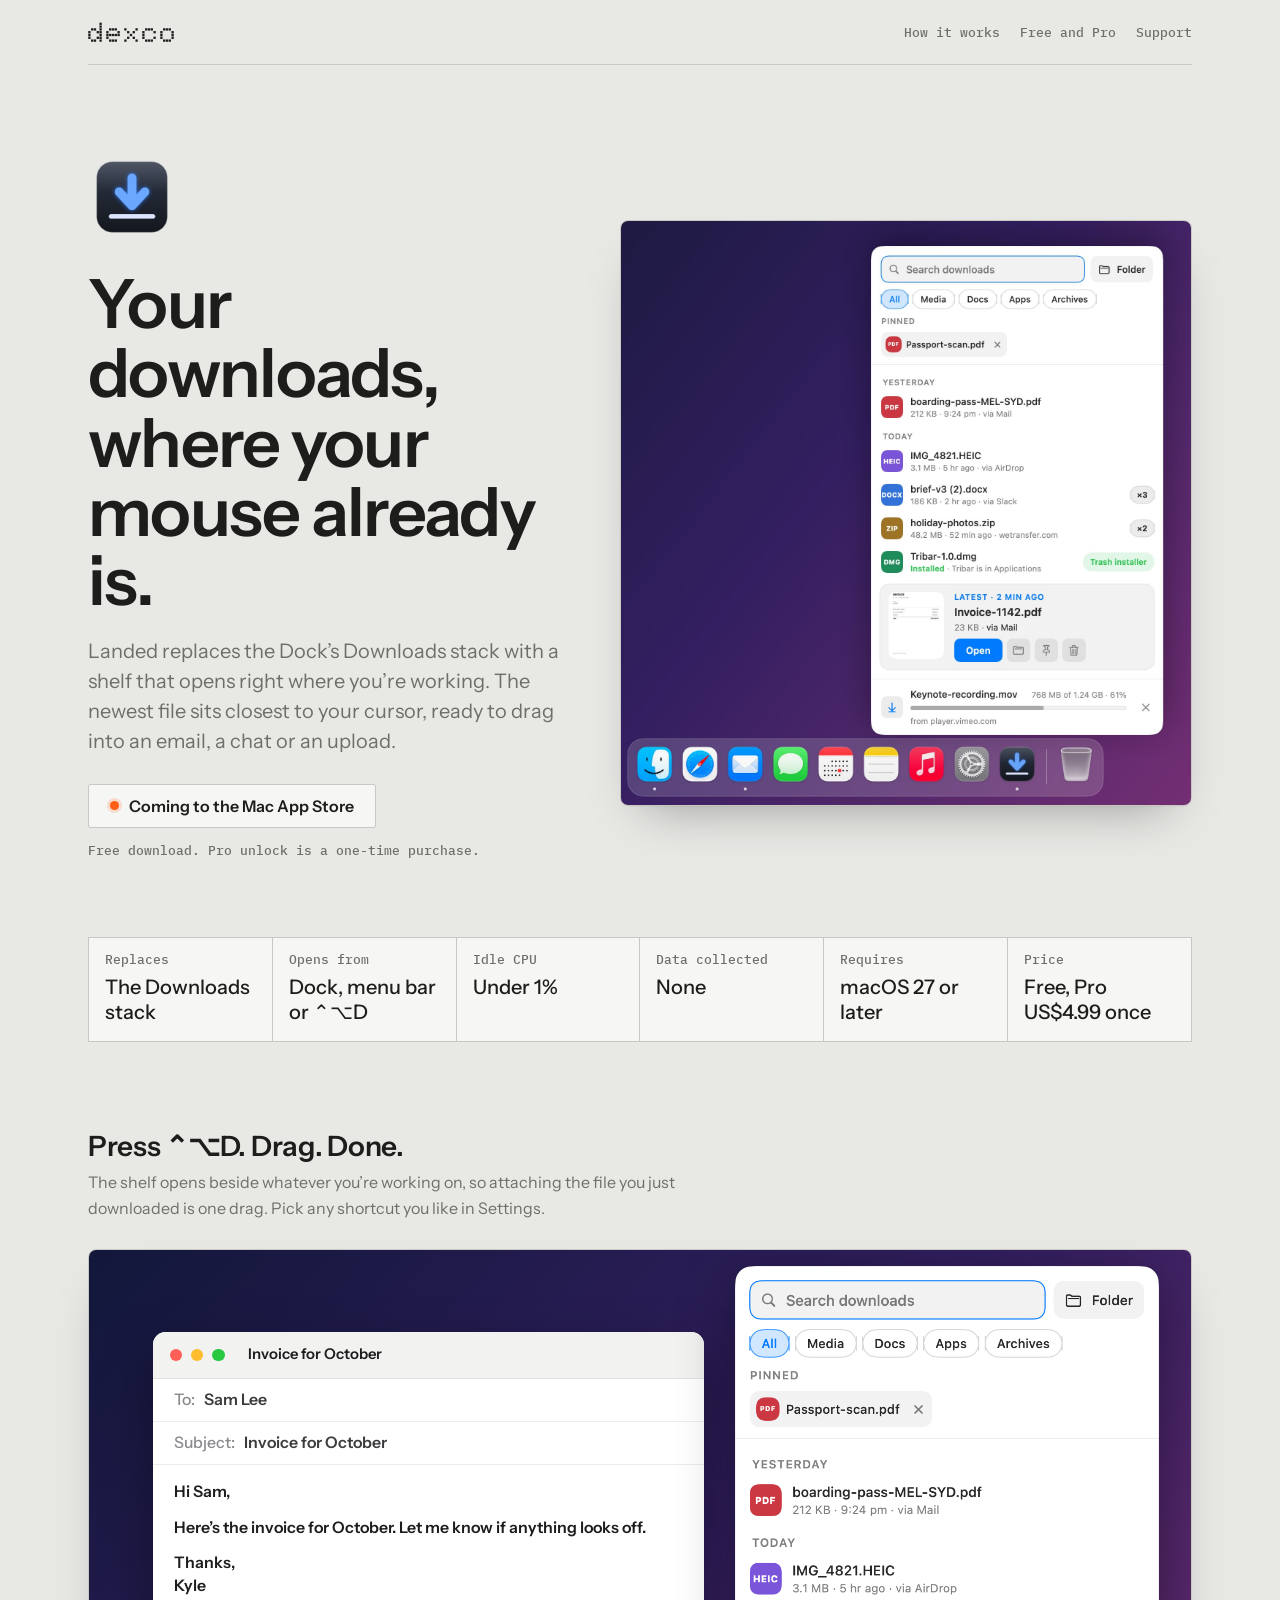
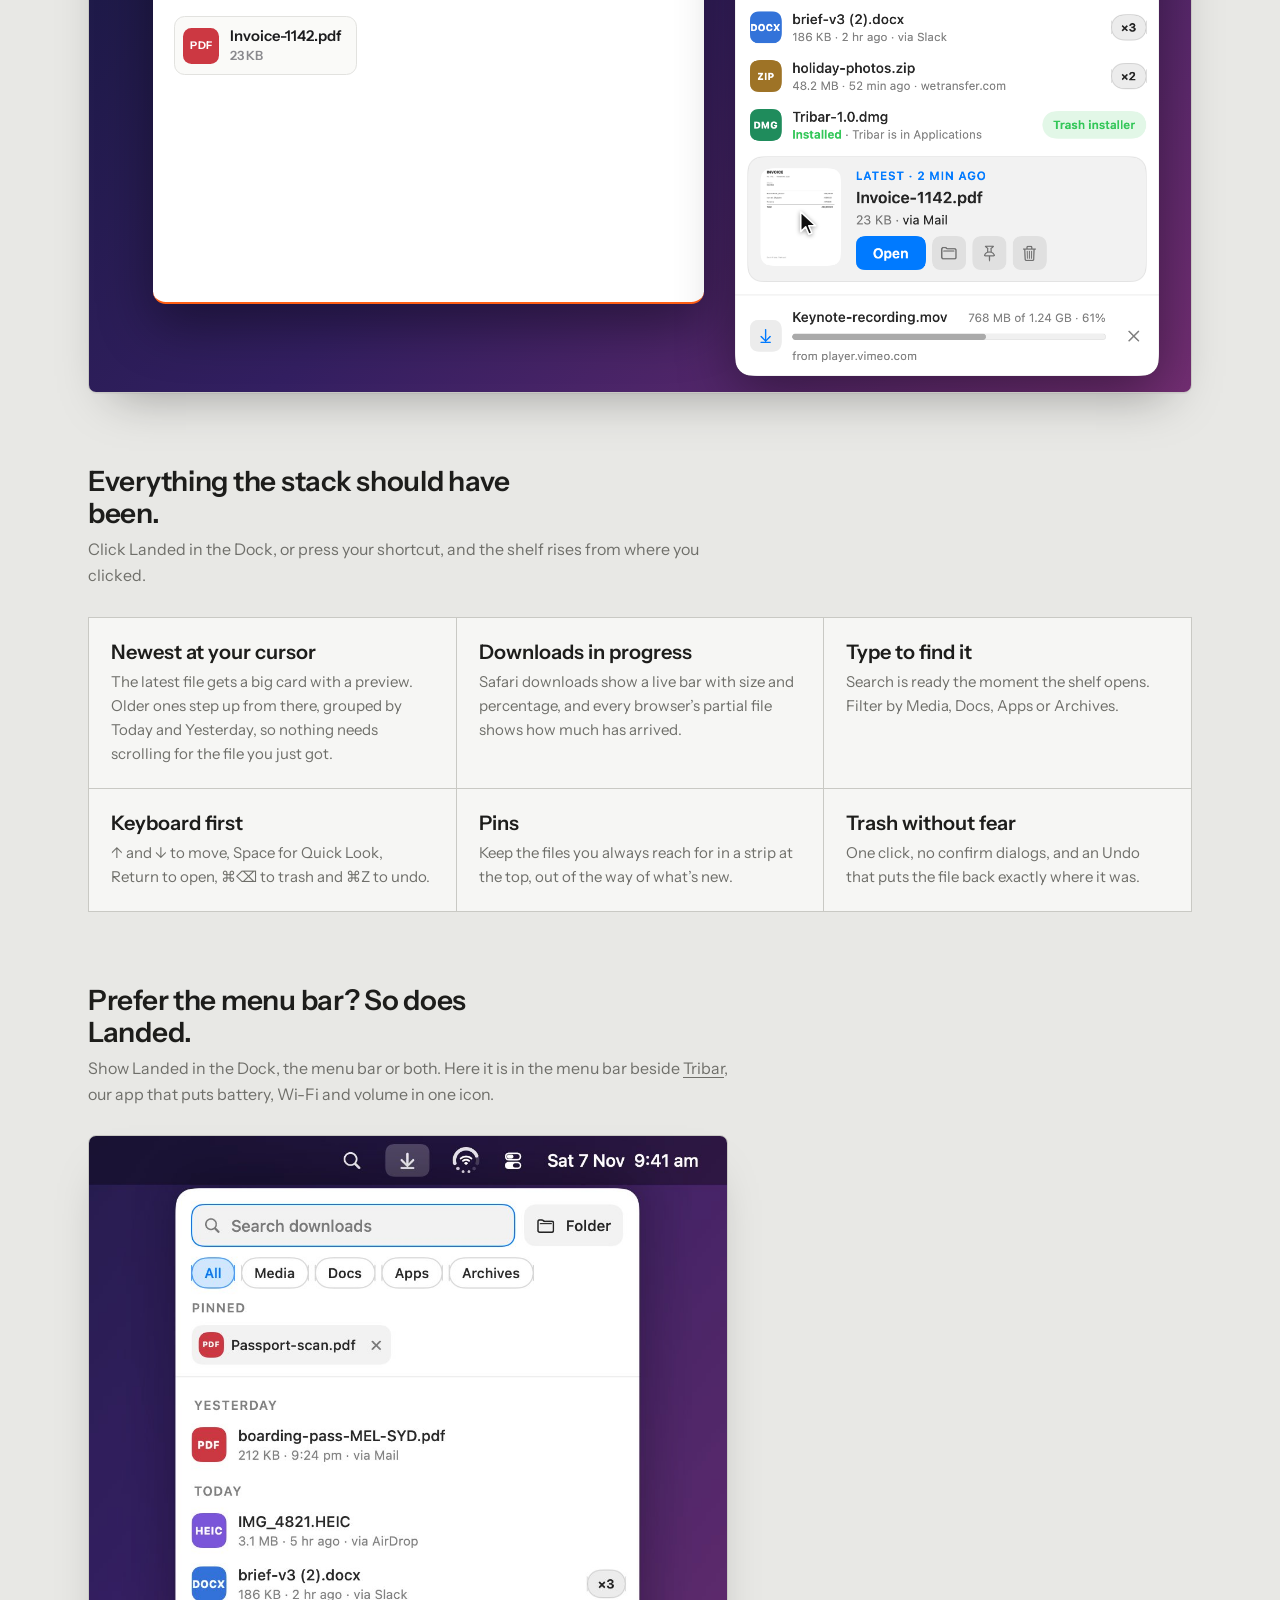
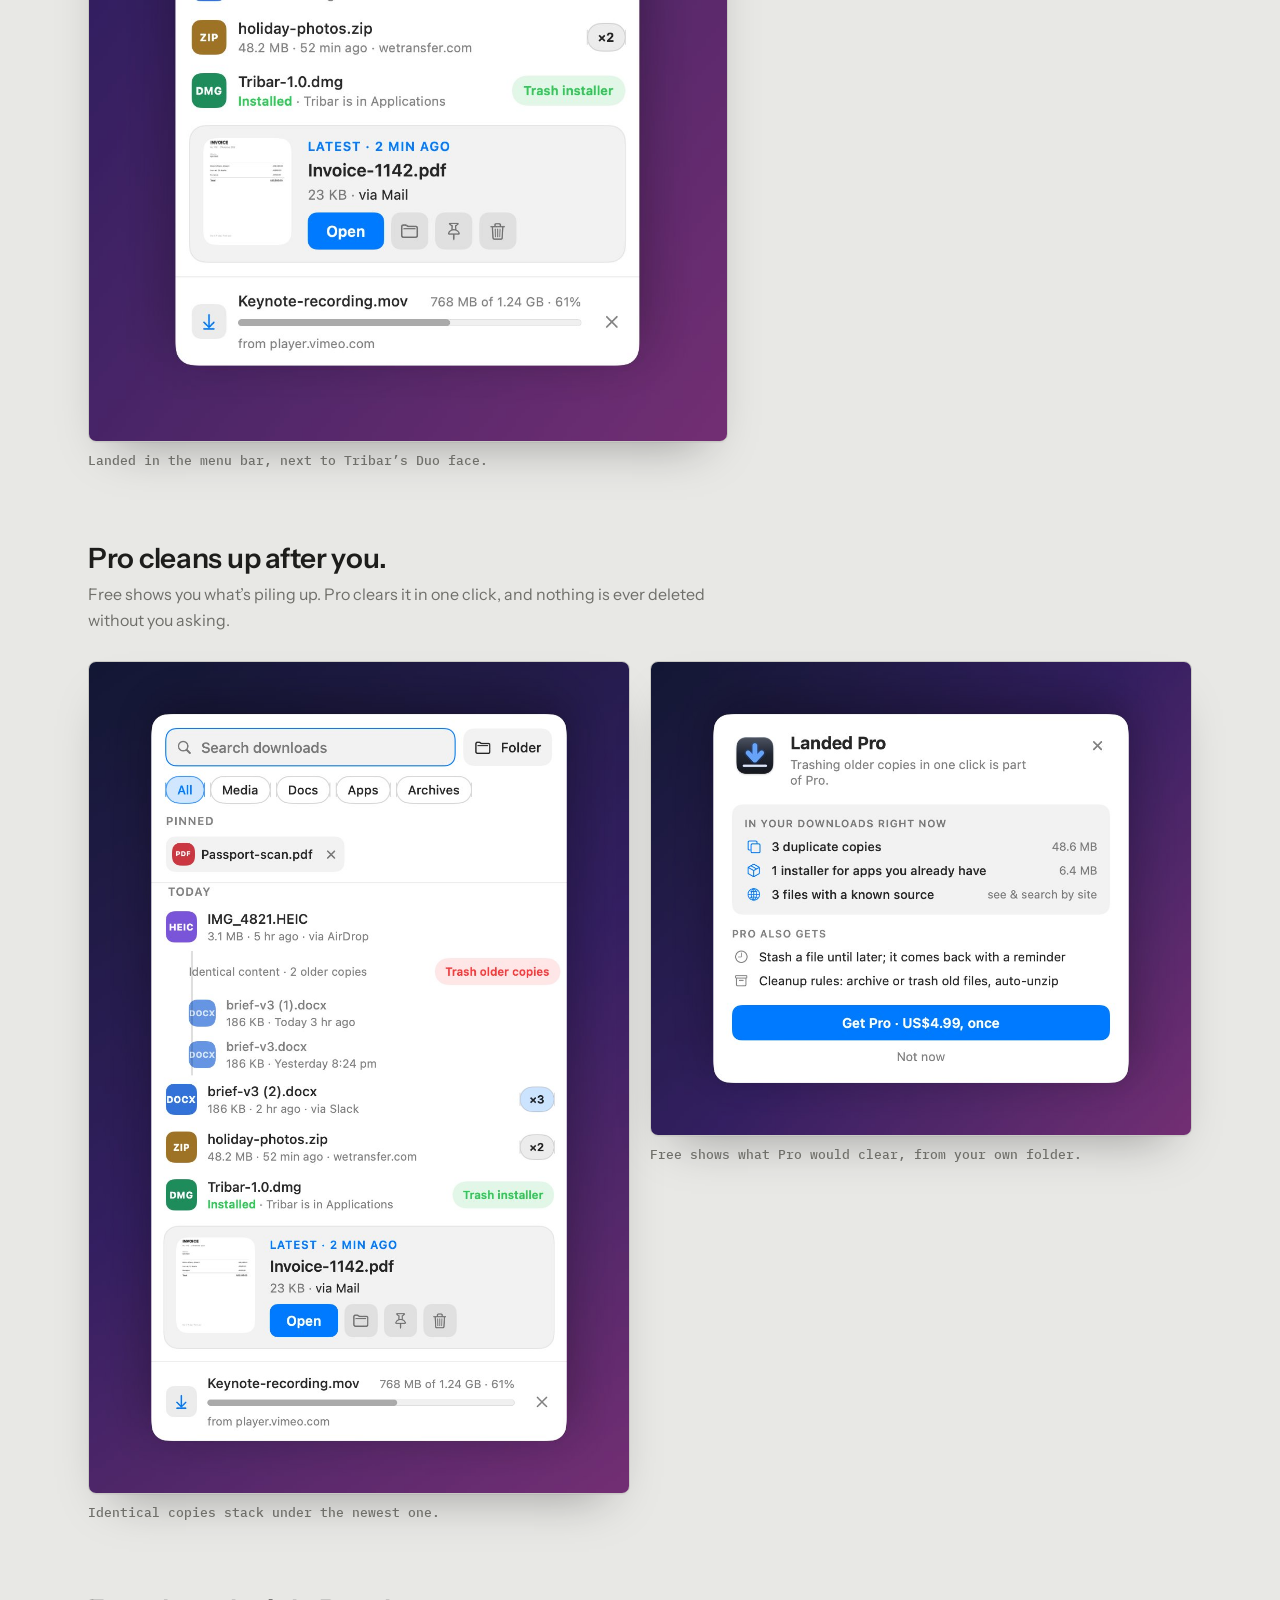
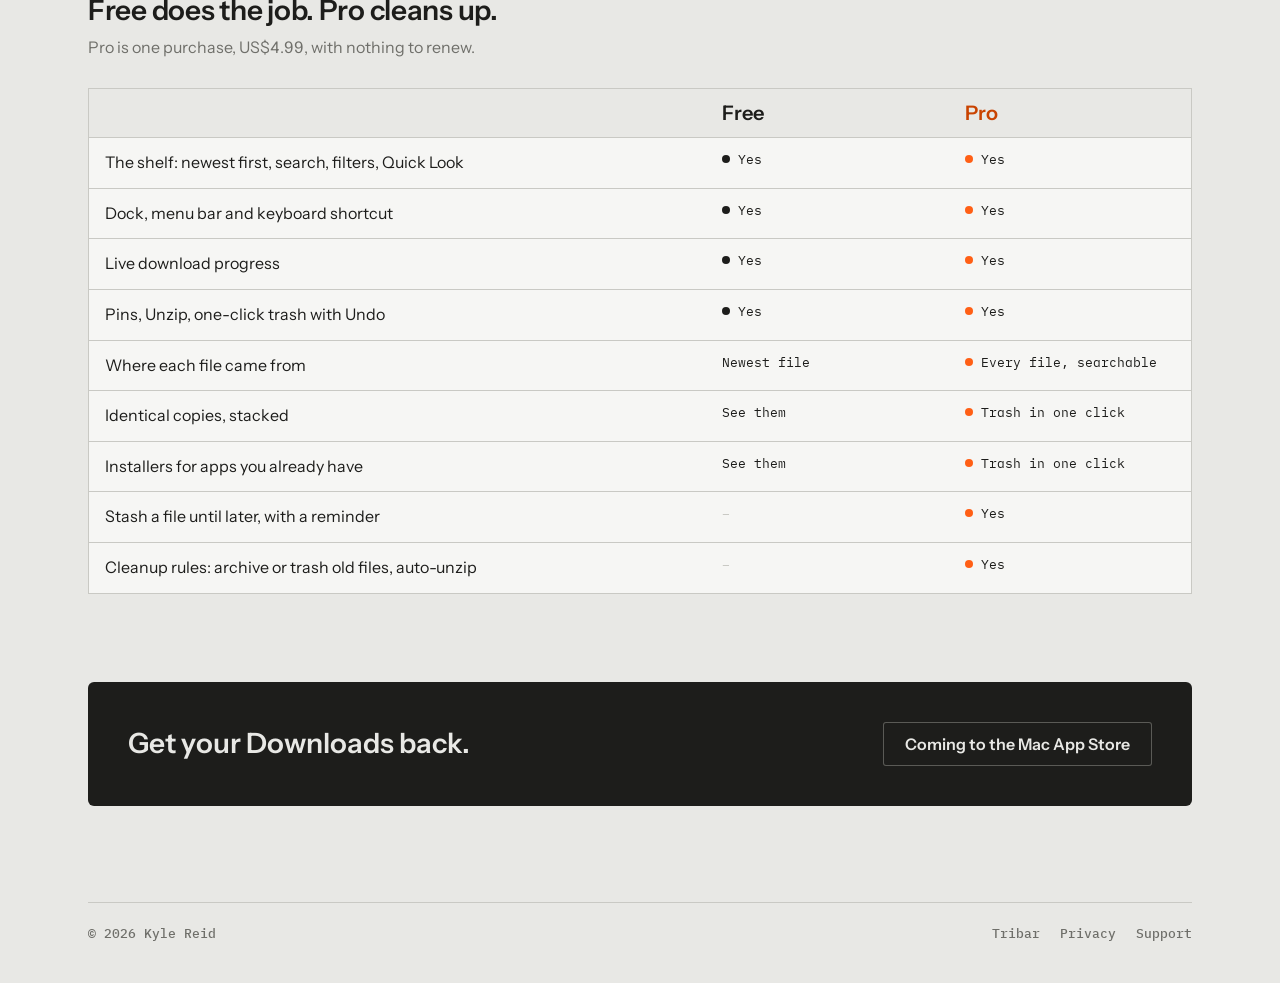
==== landed/index.html @ e317ac73 "Add Landed page, privacy and support; list Landed on the home page Co-Authored-By: Claude Opus 5.5 <" ====
<!doctype html>
<html lang="en">
<head>
<meta charset="utf-8">
<meta name="viewport" content="width=device-width, initial-scale=1">
<title>Landed: a better Downloads stack for your Mac</title>
<meta name="description" content="Landed replaces the Dock's Downloads stack with a shelf that opens where you're working, newest file first, ready to drag into an email, a chat or an upload.">
<meta name="theme-color" content="#e8e8e5">
<meta property="og:title" content="Landed: a better Downloads stack for your Mac">
<meta property="og:description" content="Your newest download, one click or one shortcut away, ready to drag wherever it's going.">
<meta property="og:image" content="https://dexco.me/landed/img/hero-dock.jpg">
<meta property="og:url" content="https://dexco.me/landed/">
<meta name="twitter:card" content="summary_large_image">
<link rel="icon" href="img/favicon.png">
<link rel="apple-touch-icon" href="img/icon.png">
<link rel="preconnect" href="https://fonts.googleapis.com">
<link rel="preconnect" href="https://fonts.gstatic.com" crossorigin>
<link rel="stylesheet" href="https://fonts.googleapis.com/css2?family=Doto:wght@800&family=IBM+Plex+Mono:wght@500&family=Instrument+Sans:wght@400;500;600&display=swap">
<link rel="stylesheet" href="../assets/site.css">
<link rel="stylesheet" href="demo.css">
</head>
<body>
<div class="frame">
  <header class="bar">
    <span class="crumb"><a class="wordmark" href="../" aria-label="dexco home">dexco</a></span>
    <nav aria-label="Landed"><a href="#demo">How it works</a><a href="#pro">Free and Pro</a><a href="support/">Support</a></nav>
  </header>

  <main>
    <section class="p-hero split">
      <div>
        <img class="icon" src="img/icon.png" width="88" height="88" alt="Landed app icon">
        <h1>Your downloads, where your mouse already is.</h1>
        <p class="lead">Landed replaces the Dock’s Downloads stack with a shelf that opens right where you’re working. The newest file sits closest to your cursor, ready to drag into an email, a chat or an upload.</p>
        <!-- After approval: <a class="button" href="https://apps.apple.com/app/idXXXXXXXXXX">Get it on the Mac App Store</a> -->
        <span class="button" aria-disabled="true"><span class="lamp on"></span> Coming to the Mac App Store</span>
        <p class="note">Free download. Pro unlock is a one-time purchase.</p>
      </div>
      <img class="shot hero-shot" src="img/hero-dock.jpg" width="1560" height="1600" alt="The end of a Mac Dock with Landed's icon just before the Trash, and the Landed shelf open above it: a pinned file, yesterday's and today's downloads with where each came from, an invoice as the latest file, and a download in progress at 61%.">
    </section>

    <dl class="specs">
      <div><dt>Replaces</dt><dd>The Downloads stack</dd></div>
      <div><dt>Opens from</dt><dd>Dock, menu bar or ⌃⌥D</dd></div>
      <div><dt>Idle CPU</dt><dd>Under 1%</dd></div>
      <div><dt>Data collected</dt><dd>None</dd></div>
      <div><dt>Requires</dt><dd>macOS 27 or later</dd></div>
      <div><dt>Price</dt><dd>Free, Pro US$4.99 once</dd></div>
    </dl>

    <section class="block" id="demo">
      <h2>Press ⌃⌥D. Drag. Done.</h2>
      <p class="sub">The shelf opens beside whatever you’re working on, so attaching the file you just downloaded is one drag. Pick any shortcut you like in Settings.</p>
      <div class="demo" role="img" aria-label="Animation: an email is open. The keys Control, Option and D appear, the Landed shelf pops up beside the email, and the newest download, Invoice-1142.pdf, is dragged from the shelf into the email, where it becomes an attachment.">
        <div class="demo-stage" aria-hidden="true">
          <div class="mail">
            <div class="mail-bar"><i></i><i></i><i></i><span>Invoice for October</span></div>
            <div class="mail-field"><b>To:</b> Sam Lee</div>
            <div class="mail-field"><b>Subject:</b> Invoice for October</div>
            <div class="mail-body">
              <p>Hi Sam,</p>
              <p>Here’s the invoice for October. Let me know if anything looks off.</p>
              <p>Thanks,<br>Kyle</p>
              <div class="attach"><span class="tile">PDF</span><span><b>Invoice-1142.pdf</b><small>23 KB</small></span></div>
            </div>
          </div>
          <img class="demo-shelf" src="img/shelf.png" width="800" height="1340" alt="">
          <div class="keys"><kbd>⌃</kbd><kbd>⌥</kbd><kbd>D</kbd></div>
          <div class="ghost"><span class="tile">PDF</span>Invoice-1142.pdf</div>
          <svg class="pointer" viewBox="0 0 24 24" width="24" height="24"><path d="M5 2.5v17.2l4.3-4.1 2.8 6.4 2.6-1.1-2.7-6.3h6z" fill="#111" stroke="#fff" stroke-width="1.4" stroke-linejoin="round"/></svg>
        </div>
      </div>
    </section>

    <section class="block" id="features">
      <h2>Everything the stack should have been.</h2>
      <p class="sub">Click Landed in the Dock, or press your shortcut, and the shelf rises from where you clicked.</p>
      <div class="features">
        <div><h3>Newest at your cursor</h3><p>The latest file gets a big card with a preview. Older ones step up from there, grouped by Today and Yesterday, so nothing needs scrolling for the file you just got.</p></div>
        <div><h3>Downloads in progress</h3><p>Safari downloads show a live bar with size and percentage, and every browser’s partial file shows how much has arrived.</p></div>
        <div><h3>Type to find it</h3><p>Search is ready the moment the shelf opens. Filter by Media, Docs, Apps or Archives.</p></div>
        <div><h3>Keyboard first</h3><p>↑ and ↓ to move, Space for Quick Look, Return to open, ⌘⌫ to trash and ⌘Z to undo.</p></div>
        <div><h3>Pins</h3><p>Keep the files you always reach for in a strip at the top, out of the way of what’s new.</p></div>
        <div><h3>Trash without fear</h3><p>One click, no confirm dialogs, and an Undo that puts the file back exactly where it was.</p></div>
      </div>
    </section>

    <section class="block">
      <h2>Prefer the menu bar? So does Landed.</h2>
      <p class="sub">Show Landed in the Dock, the menu bar or both. Here it is in the menu bar beside <a href="../tribar/">Tribar</a>, our app that puts battery, Wi-Fi and volume in one icon.</p>
      <figure class="wide">
        <img class="shot" src="img/menubar.jpg" width="1100" height="1560" loading="lazy" alt="The right end of a Mac menu bar with only two app icons beside Spotlight and Control Center: Landed, highlighted, and Tribar’s Duo face. The Landed shelf hangs below its icon.">
        <figcaption>Landed in the menu bar, next to Tribar’s Duo face.</figcaption>
      </figure>
    </section>

    <section class="block">
      <h2>Pro cleans up after you.</h2>
      <p class="sub">Free shows you what’s piling up. Pro clears it in one click, and nothing is ever deleted without you asking.</p>
      <div class="gallery pair">
        <figure><img class="shot" src="img/duplicates.jpg" width="1040" height="1600" loading="lazy" alt="The Landed shelf with a stack of three identical copies of a document opened, and a Trash older copies button."><figcaption>Identical copies stack under the newest one.</figcaption></figure>
        <figure><img class="shot" src="img/upgrade.jpg" width="1040" height="910" loading="lazy" alt="The Landed Pro card, listing what Pro would clear from this Downloads folder: 3 duplicate copies, 48.6 MB, 1 installer for an app already installed, 6.4 MB, and 3 files with a known source."><figcaption>Free shows what Pro would clear, from your own folder.</figcaption></figure>
      </div>
    </section>

    <section class="block" id="pro">
      <h2>Free does the job. Pro cleans up.</h2>
      <p class="sub">Pro is one purchase, US$4.99, with nothing to renew.</p>
      <table class="compare">
        <thead><tr><th scope="col"><span class="sr-only">Feature</span></th><th scope="col">Free</th><th scope="col">Pro</th></tr></thead>
        <tbody>
          <tr><td>The shelf: newest first, search, filters, Quick Look</td><td class="yes">Yes</td><td class="yes pro">Yes</td></tr>
          <tr><td>Dock, menu bar and keyboard shortcut</td><td class="yes">Yes</td><td class="yes pro">Yes</td></tr>
          <tr><td>Live download progress</td><td class="yes">Yes</td><td class="yes pro">Yes</td></tr>
          <tr><td>Pins, Unzip, one-click trash with Undo</td><td class="yes">Yes</td><td class="yes pro">Yes</td></tr>
          <tr><td>Where each file came from</td><td>Newest file</td><td class="yes pro">Every file, searchable</td></tr>
          <tr><td>Identical copies, stacked</td><td>See them</td><td class="yes pro">Trash in one click</td></tr>
          <tr><td>Installers for apps you already have</td><td>See them</td><td class="yes pro">Trash in one click</td></tr>
          <tr><td>Stash a file until later, with a reminder</td><td class="no">–</td><td class="yes pro">Yes</td></tr>
          <tr><td>Cleanup rules: archive or trash old files, auto-unzip</td><td class="no">–</td><td class="yes pro">Yes</td></tr>
        </tbody>
      </table>
    </section>

    <section class="closing">
      <h2>Get your Downloads back.</h2>
      <span class="button" aria-disabled="true">Coming to the Mac App Store</span>
    </section>
  </main>

  <footer class="foot">
    <span>© 2026 Kyle Reid</span>
    <nav><a href="../tribar/">Tribar</a><a href="privacy/">Privacy</a><a href="support/">Support</a></nav>
  </footer>
</div>
<script>
// Run the demo only while it's on screen.
(() => {
  const demo = document.querySelector('.demo');
  if (!demo || !('IntersectionObserver' in window)) return;
  new IntersectionObserver(([e]) => demo.classList.toggle('playing', e.isIntersecting), { threshold: 0.25 }).observe(demo);
})();
</script>
</body>
</html>
---- assets/site.css ----
/* dexco — one studio system for every page.
   Neutral aluminium greys with one safety orange. The apps bring their own colour in their
   icons and screenshots; the site stays out of the way, like a product on a grey bench. */

:root {
  --paper: #e8e8e5;      /* page */
  --panel: #f6f6f4;      /* raised surfaces */
  --rule: #c9c9c4;       /* 1px grid lines */
  --ink: #1d1d1b;        /* text */
  --mute: #6f6f6a;       /* secondary text (5.2:1 on --paper) */
  --orange: #ff5f15;     /* action, status, focus */
  --orange-ink: #c94300; /* orange text on light surfaces, AA */

  --sans: "Instrument Sans", "Helvetica Neue", Arial, sans-serif;
  --mono: "IBM Plex Mono", ui-monospace, Menlo, monospace;
  --dots: "Doto", var(--mono);

  --step--1: 0.8125rem;  /* 13 */
  --step-0: 1rem;        /* 16 */
  --step-1: 1.25rem;     /* 20 */
  --step-2: 1.75rem;     /* 28 */
  --step-3: clamp(2.25rem, 1.4rem + 3.6vw, 4.25rem);
  --step-4: clamp(3.5rem, 1.5rem + 9vw, 9rem);

  --edge: clamp(16px, 4vw, 48px);
  --max: 1200px;
}

* { box-sizing: border-box; }
html { -webkit-text-size-adjust: 100%; }

body {
  margin: 0;
  background: var(--paper);
  color: var(--ink);
  font: 400 var(--step-0)/1.6 var(--sans);
  font-feature-settings: "ss01", "tnum";
}

img { max-width: 100%; height: auto; display: block; }

a { color: inherit; text-decoration-thickness: 1px; text-underline-offset: 3px; }
a:hover { color: var(--orange-ink); }
:focus-visible { outline: 2px solid var(--orange); outline-offset: 3px; }

.frame { max-width: var(--max); margin: 0 auto; padding: 0 var(--edge); }

/* Top bar: the wordmark is the only decoration on the site. */
.bar {
  display: flex; align-items: center; justify-content: space-between; gap: 16px;
  padding: 18px 0; border-bottom: 1px solid var(--rule);
}
.wordmark {
  font: 800 1.75rem/1 var(--dots); letter-spacing: 0.04em; text-decoration: none; color: var(--ink);
}
.wordmark:hover { color: var(--orange); }
.crumb { font: 500 var(--step--1)/1 var(--mono); color: var(--mute); }
.crumb a { text-decoration: none; }
.bar nav { display: flex; gap: 20px; font: 500 var(--step--1)/1 var(--mono); }
.bar nav a { text-decoration: none; color: var(--mute); }
.bar nav a:hover, .bar nav a[aria-current] { color: var(--ink); }

/* A status lamp: orange when something is live, grey when it isn't yet. */
.lamp { display: inline-block; width: 9px; height: 9px; border-radius: 50%; background: var(--rule); box-shadow: inset 0 0 0 1px rgba(0,0,0,.15); vertical-align: 1px; }
.lamp.on { background: var(--orange); box-shadow: 0 0 0 3px rgba(255, 95, 21, .18); }

/* Spec grid: cells separated by 1px rules, like a panel of controls. */
.specs {
  display: grid; grid-template-columns: repeat(auto-fit, minmax(170px, 1fr));
  gap: 1px; background: var(--rule); border: 1px solid var(--rule);
}
.specs > div { background: var(--panel); padding: 14px 16px 16px; }
.specs dt { font: 500 var(--step--1)/1.3 var(--mono); color: var(--mute); }
.specs dd { margin: 6px 0 0; font: 500 var(--step-1)/1.25 var(--sans); }

.button {
  display: inline-flex; align-items: center; gap: 10px;
  padding: 14px 22px; border-radius: 3px;
  background: var(--orange); color: #fff; text-decoration: none;
  font: 600 var(--step-0)/1 var(--sans);
  transition: background-color .1s;
}
.button:hover { background: #e85000; color: #fff; }
.button[aria-disabled="true"] { background: var(--panel); color: var(--ink); box-shadow: inset 0 0 0 1px var(--rule); cursor: default; }

/* ---------- Studio home: a directory ---------- */
.home-hero { padding: clamp(48px, 9vw, 120px) 0 clamp(32px, 5vw, 56px); }
.home-hero .big { font: 800 var(--step-4)/0.9 var(--dots); letter-spacing: 0.02em; margin: 0; }
/* The one moment of motion: an orange block cursor, like a dot-matrix display waking up. */
.cursor { display: inline-block; width: 0.42em; height: 0.62em; margin-left: 0.08em; background: var(--orange); vertical-align: -0.02em; animation: blink 1.1s steps(1) 4 both; }
@keyframes blink { 50% { opacity: 0; } }
.home-hero p { max-width: 34ch; font-size: var(--step-1); line-height: 1.45; color: var(--mute); margin: 28px 0 0; }

.directory { border-top: 1px solid var(--ink); margin-bottom: 96px; }
.directory h2 { font: 500 var(--step--1)/1 var(--mono); color: var(--mute); margin: 14px 0; }
.app-row {
  display: grid; grid-template-columns: 72px 1fr auto; gap: 20px; align-items: center;
  padding: 18px 0; border-top: 1px solid var(--rule); text-decoration: none;
}
.app-row:last-child { border-bottom: 1px solid var(--rule); }
.app-row img { width: 72px; height: 72px; border-radius: 16px; }
.app-row .name { font: 600 var(--step-2)/1.1 var(--sans); }
.app-row .what { color: var(--mute); margin-top: 4px; }
.app-row .state { font: 500 var(--step--1)/1 var(--mono); color: var(--mute); white-space: nowrap; }
.app-row:hover .name { color: var(--orange-ink); }
.app-row.empty { color: var(--mute); grid-template-columns: 72px 1fr; }
.app-row.empty .slot { width: 72px; height: 72px; border-radius: 16px; border: 1px dashed var(--rule); }

/* ---------- Product page ---------- */
.p-hero { display: grid; grid-template-columns: 1fr; gap: clamp(32px, 5vw, 56px); padding: clamp(40px, 7vw, 88px) 0 48px; }
.p-hero > div { max-width: 46rem; }
.p-hero .icon { width: 88px; height: 88px; border-radius: 20px; margin-bottom: 28px; }
.p-hero h1 { font: 600 var(--step-3)/1.02 var(--sans); letter-spacing: -0.025em; margin: 0 0 20px; }
.p-hero .lead { font-size: var(--step-1); line-height: 1.5; color: var(--mute); max-width: 44ch; margin: 0 0 28px; }
.p-hero .note { font: 500 var(--step--1)/1.4 var(--mono); color: var(--mute); margin-top: 14px; }
.shot { border-radius: 8px; border: 1px solid var(--rule); box-shadow: 0 1px 0 rgba(0,0,0,.04), 0 24px 48px -24px rgba(0,0,0,.35); }

.block { padding: 72px 0 0; }
.block > h2 { font: 600 var(--step-2)/1.15 var(--sans); letter-spacing: -0.01em; margin: 0 0 8px; max-width: 24ch; }
.block > p.sub { color: var(--mute); max-width: 60ch; margin: 0 0 28px; }

.features { display: grid; grid-template-columns: repeat(auto-fit, minmax(240px, 1fr)); gap: 1px; background: var(--rule); border: 1px solid var(--rule); }
.features > div { background: var(--panel); padding: 22px; }
.features h3 { font: 600 var(--step-1)/1.2 var(--sans); margin: 0 0 6px; }
.features p { margin: 0; color: var(--mute); font-size: 0.9375rem; }

.gallery { display: grid; grid-template-columns: minmax(0, 1020fr) minmax(0, 1270fr); gap: 20px; align-items: start; }
.gallery figure { margin: 0; }
.gallery figcaption { font: 500 var(--step--1)/1.4 var(--mono); color: var(--mute); margin-top: 10px; }

.compare { width: 100%; border-collapse: collapse; background: var(--panel); border: 1px solid var(--rule); }
.compare th, .compare td { text-align: left; padding: 12px 16px; border-bottom: 1px solid var(--rule); vertical-align: top; }
.compare thead th { font: 600 var(--step-1)/1.2 var(--sans); background: var(--paper); }
.compare thead th:last-child { color: var(--orange-ink); }
.compare td:not(:first-child) { width: 22%; font-family: var(--mono); font-size: var(--step--1); }
.compare .yes::before { content: ""; display: inline-block; width: 8px; height: 8px; border-radius: 50%; background: var(--ink); margin-right: 8px; vertical-align: 1px; }
.compare .pro::before { background: var(--orange); }
.compare .no { color: var(--rule); }
.compare tr:last-child td { border-bottom: 0; }

.closing { margin: 88px 0 0; padding: 40px; background: var(--ink); color: var(--paper); border-radius: 6px; display: flex; flex-wrap: wrap; gap: 24px; align-items: center; justify-content: space-between; }
.closing h2 { font: 600 var(--step-2)/1.15 var(--sans); margin: 0; max-width: 22ch; }
.closing .button[aria-disabled="true"] { background: transparent; color: var(--paper); box-shadow: inset 0 0 0 1px #5a5a56; }

/* ---------- Text pages (privacy, support) ---------- */
.doc { max-width: 68ch; padding: 48px 0 0; }
.doc h1 { font: 600 var(--step-3)/1.05 var(--sans); letter-spacing: -0.02em; margin: 0 0 10px; }
.doc .meta { font: 500 var(--step--1)/1.4 var(--mono); color: var(--mute); margin: 0 0 36px; }
.doc h2 { font: 600 var(--step-1)/1.3 var(--sans); margin: 40px 0 8px; }
.doc p, .doc li { color: #3c3c39; }
.doc ul { padding-left: 1.2em; }
.doc strong { color: var(--ink); }
.mail { display: inline-block; margin: 8px 0 4px; font: 600 var(--step-2)/1.2 var(--sans); text-decoration: none; border-bottom: 2px solid var(--orange); }

.faq { border-top: 1px solid var(--ink); margin-top: 16px; }
.faq details { border-bottom: 1px solid var(--rule); }
.faq summary { cursor: pointer; list-style: none; padding: 16px 32px 16px 0; font-weight: 600; position: relative; }
.faq summary::-webkit-details-marker { display: none; }
.faq summary::after { content: "+"; position: absolute; right: 4px; top: 14px; font: 500 1.25rem/1 var(--mono); color: var(--mute); }
.faq details[open] summary::after { content: "−"; color: var(--orange-ink); }
.faq details p { margin: 0 0 18px; }

/* ---------- Footer ---------- */
.foot { margin-top: 96px; border-top: 1px solid var(--rule); padding: 22px 0 40px; display: flex; flex-wrap: wrap; gap: 12px 28px; justify-content: space-between; font: 500 var(--step--1)/1.4 var(--mono); color: var(--mute); }
.foot nav { display: flex; gap: 20px; }
.foot a { text-decoration: none; }
.foot a:hover { color: var(--ink); }

@media (max-width: 760px) {
  .p-hero { grid-template-columns: 1fr; }
  .gallery { grid-template-columns: 1fr; }
  .app-row { grid-template-columns: 56px 1fr; }
  .app-row img, .app-row.empty .slot { width: 56px; height: 56px; border-radius: 13px; }
  .app-row .state { grid-column: 2; }
  .compare td:not(:first-child) { width: 26%; }
  .compare th, .compare td { padding: 10px 10px; }
  .closing { padding: 28px 22px; }
}

@media (prefers-reduced-motion: reduce) { * { transition: none !important; animation: none !important; } }

.sr-only { position: absolute; width: 1px; height: 1px; overflow: hidden; clip: rect(0 0 0 0); white-space: nowrap; }
---- landed/demo.css ----
/* Landed: the ⌃⌥D demo. A 1040 × 700 "screen", drawn in --u units so it scales with the page.
   Timeline (10 s, loops while on screen): keys appear → shelf pops up → newest file dragged into the email → attached. */

.p-hero.split { grid-template-columns: minmax(0, 5fr) minmax(0, 6fr); align-items: center; }
.p-hero.split .hero-shot { justify-self: end; width: 100%; max-width: 640px; }
@media (max-width: 760px) { .p-hero.split { grid-template-columns: 1fr; } .p-hero.split .hero-shot { justify-self: start; } }

figure.wide { margin: 0; }
figure.wide figcaption, .gallery.pair figcaption { font: 500 var(--step--1)/1.4 var(--mono); color: var(--mute); margin-top: 10px; }
.gallery.pair { grid-template-columns: repeat(2, minmax(0, 1fr)); }
@media (max-width: 760px) { .gallery.pair { grid-template-columns: 1fr; } }

.demo { container-type: inline-size; border-radius: 8px; border: 1px solid var(--rule); overflow: hidden;
  box-shadow: 0 1px 0 rgba(0,0,0,.04), 0 24px 48px -24px rgba(0,0,0,.35); }
.demo-stage {
  --u: calc(100cqw / 1040);
  position: relative; aspect-ratio: 1040 / 700; overflow: hidden;
  background: linear-gradient(135deg, #12173a 0%, #331f61 50%, #732e73 100%);
  font-family: -apple-system, BlinkMacSystemFont, "Helvetica Neue", var(--sans);
}
.demo-stage > * { position: absolute; }

/* The email */
.mail { left: calc(var(--u) * 60); top: calc(var(--u) * 70); width: calc(var(--u) * 520); height: calc(var(--u) * 540);
  background: #fff; color: #1d1d1f; border-radius: calc(var(--u) * 12); overflow: hidden;
  box-shadow: 0 calc(var(--u) * 20) calc(var(--u) * 50) rgba(0,0,0,.4); font-size: calc(var(--u) * 15); line-height: 1.45; }
.mail-bar { display: flex; align-items: center; gap: calc(var(--u) * 8); height: calc(var(--u) * 44); padding: 0 calc(var(--u) * 16);
  background: #f2f2f0; border-bottom: 1px solid #e2e2df; font-weight: 600; font-size: calc(var(--u) * 14); }
.mail-bar i { width: calc(var(--u) * 12); height: calc(var(--u) * 12); border-radius: 50%; background: #ff5f57; }
.mail-bar i:nth-child(2) { background: #febc2e; } .mail-bar i:nth-child(3) { background: #28c840; }
.mail-bar span { margin-left: calc(var(--u) * 14); }
.mail-field { padding: calc(var(--u) * 9) calc(var(--u) * 20); border-bottom: 1px solid #ececea; color: #3c3c3f; }
.mail-field b { color: #8a8a8e; font-weight: 500; margin-right: calc(var(--u) * 6); }
.mail-body { padding: calc(var(--u) * 14) calc(var(--u) * 20); }
.mail-body p { margin: 0 0 calc(var(--u) * 12); }

.tile { display: inline-grid; place-items: center; width: calc(var(--u) * 34); height: calc(var(--u) * 34); flex: none;
  border-radius: calc(var(--u) * 8); background: #cc3842; color: #fff; font: 700 calc(var(--u) * 10)/1 var(--sans); letter-spacing: .02em; }
.attach { display: inline-flex; align-items: center; gap: calc(var(--u) * 10); margin-top: calc(var(--u) * 6);
  padding: calc(var(--u) * 8) calc(var(--u) * 14) calc(var(--u) * 8) calc(var(--u) * 8);
  border: 1px solid #e2e2df; border-radius: calc(var(--u) * 10); background: #fafaf8; opacity: 0; }
.attach b { display: block; font-weight: 600; font-size: calc(var(--u) * 14); }
.attach small { display: block; color: #8a8a8e; font-size: calc(var(--u) * 12); }

/* The real shelf, captured from the app */
.demo-shelf { left: calc(var(--u) * 610); top: calc(var(--u) * 15); width: calc(var(--u) * 400); height: auto; max-width: none;
  filter: drop-shadow(0 calc(var(--u) * 14) calc(var(--u) * 26) rgba(0,0,0,.4)); opacity: 0; transform-origin: 50% 100%; }

/* ⌃ ⌥ D */
.keys { left: calc(var(--u) * 60); width: calc(var(--u) * 520); top: calc(var(--u) * 430); display: flex; justify-content: center; gap: calc(var(--u) * 12); }
.keys kbd { display: grid; place-items: center; width: calc(var(--u) * 66); height: calc(var(--u) * 66); border-radius: calc(var(--u) * 14);
  background: rgba(20, 18, 36, .82); color: #fff; font: 600 calc(var(--u) * 30)/1 -apple-system, BlinkMacSystemFont, var(--sans);
  box-shadow: inset 0 0 0 1px rgba(255,255,255,.22), 0 calc(var(--u) * 10) calc(var(--u) * 24) rgba(0,0,0,.35); opacity: 0; transform: scale(.6); }

/* What's being dragged */
.ghost { display: flex; align-items: center; gap: calc(var(--u) * 8); padding: calc(var(--u) * 6) calc(var(--u) * 12) calc(var(--u) * 6) calc(var(--u) * 6);
  background: rgba(255,255,255,.92); border-radius: calc(var(--u) * 10); color: #1d1d1f; font-size: calc(var(--u) * 13); font-weight: 600;
  box-shadow: 0 calc(var(--u) * 10) calc(var(--u) * 24) rgba(0,0,0,.35); opacity: 0; left: calc(var(--u) * 640); top: calc(var(--u) * 515); }

.pointer { width: calc(var(--u) * 26); height: calc(var(--u) * 26); left: calc(var(--u) * 400); top: calc(var(--u) * 330);
  filter: drop-shadow(0 1px 2px rgba(0,0,0,.4)); }

/* Motion, only while on screen and only for people who haven't asked for less of it */
@media (prefers-reduced-motion: no-preference) {
  .demo.playing .keys kbd      { animation: key 10s infinite both; }
  .demo.playing .keys kbd:nth-child(2) { animation-name: key2; }
  .demo.playing .keys kbd:nth-child(3) { animation-name: key3; }
  .demo.playing .demo-shelf    { animation: shelf 10s infinite both; }
  .demo.playing .pointer       { animation: pointer 10s infinite both; }
  .demo.playing .ghost         { animation: ghost 10s infinite both; }
  .demo.playing .attach        { animation: attach 10s infinite both; }
}

@keyframes key  { 0%, 8%  { opacity: 0; transform: scale(.6); } 10%, 22% { opacity: 1; transform: scale(1); } 26%, 100% { opacity: 0; transform: scale(1); } }
@keyframes key2 { 0%, 10% { opacity: 0; transform: scale(.6); } 12%, 22% { opacity: 1; transform: scale(1); } 26%, 100% { opacity: 0; transform: scale(1); } }
@keyframes key3 { 0%, 13% { opacity: 0; transform: scale(.6); } 15%, 22% { opacity: 1; transform: scale(1); } 26%, 100% { opacity: 0; transform: scale(1); } }

@keyframes shelf {
  0%, 16%  { opacity: 0; transform: translateY(calc(var(--u) * 14)) scale(.97); }
  20%, 74% { opacity: 1; transform: none; }
  78%, 100% { opacity: 0; transform: translateY(calc(var(--u) * 8)) scale(.99); }
}

@keyframes pointer {
  0%, 26%  { left: calc(var(--u) * 400); top: calc(var(--u) * 330); transform: none; opacity: 1; }
  42%      { left: calc(var(--u) * 666); top: calc(var(--u) * 528); transform: none; }
  45%      { left: calc(var(--u) * 666); top: calc(var(--u) * 528); transform: scale(.85); }
  48%      { left: calc(var(--u) * 666); top: calc(var(--u) * 528); transform: scale(.85); }
  66%      { left: calc(var(--u) * 182); top: calc(var(--u) * 380); transform: scale(.85); }
  70%, 90% { left: calc(var(--u) * 182); top: calc(var(--u) * 380); transform: none; opacity: 1; }
  96%      { opacity: 0; }
  100%     { left: calc(var(--u) * 400); top: calc(var(--u) * 330); opacity: 0; }
}

@keyframes ghost {
  0%, 46%  { opacity: 0; left: calc(var(--u) * 646); top: calc(var(--u) * 512); transform: scale(.9); }
  49%      { opacity: 1; left: calc(var(--u) * 640); top: calc(var(--u) * 506); transform: none; }
  66%      { opacity: 1; left: calc(var(--u) * 152); top: calc(var(--u) * 358); transform: none; }
  70%, 100% { opacity: 0; left: calc(var(--u) * 152); top: calc(var(--u) * 358); transform: scale(.9); }
}

@keyframes attach { 0%, 67% { opacity: 0; transform: scale(.94); } 71%, 92% { opacity: 1; transform: none; } 97%, 100% { opacity: 0; } }

/* Reduced motion (or no JS): the end state, shelf open and file attached. */
@media (prefers-reduced-motion: reduce) {
  .demo-shelf, .attach { opacity: 1; }
  .pointer { left: calc(var(--u) * 666); top: calc(var(--u) * 528); }
}
.demo:not(.playing) .demo-shelf, .demo:not(.playing) .attach { opacity: 1; }
.demo:not(.playing) .pointer { left: calc(var(--u) * 666); top: calc(var(--u) * 528); }

/* Six features: three across, so no empty cells. */
#features .features { grid-template-columns: repeat(auto-fit, minmax(300px, 1fr)); }
figure.wide { max-width: 640px; }
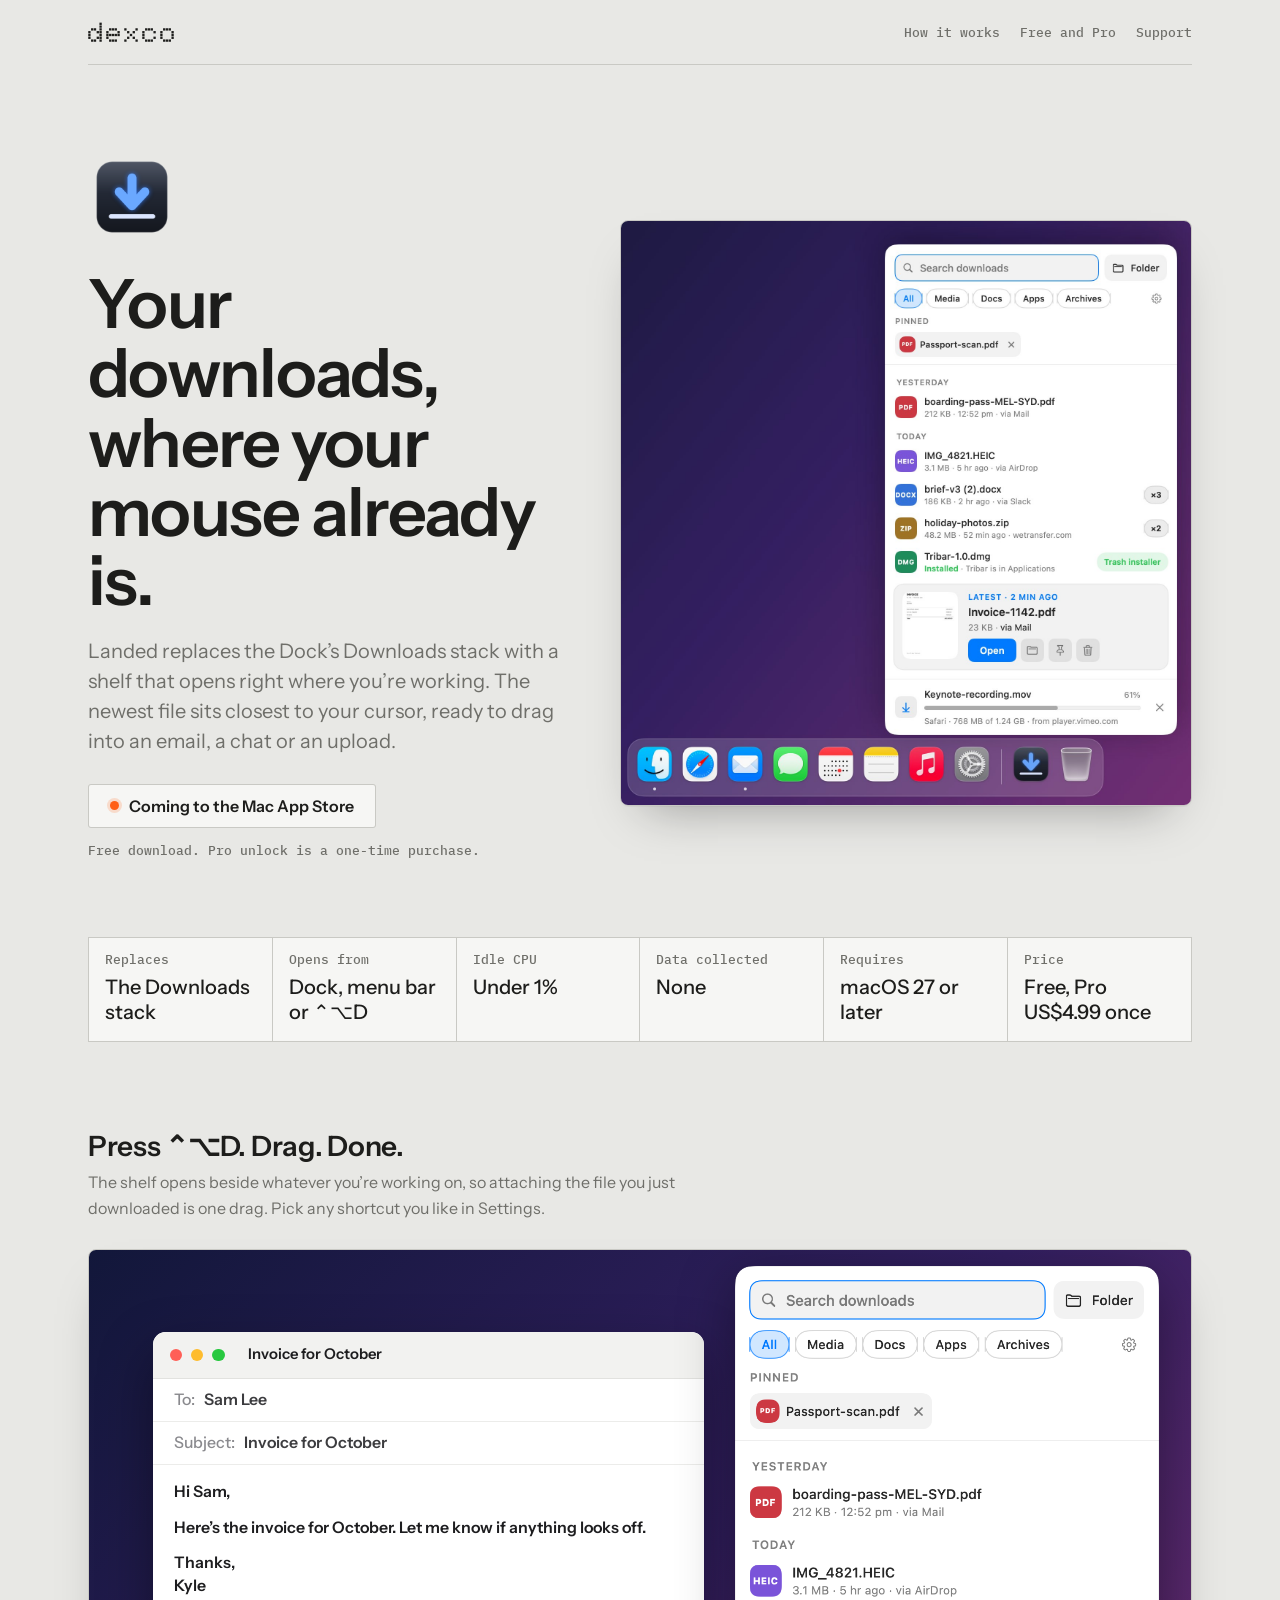
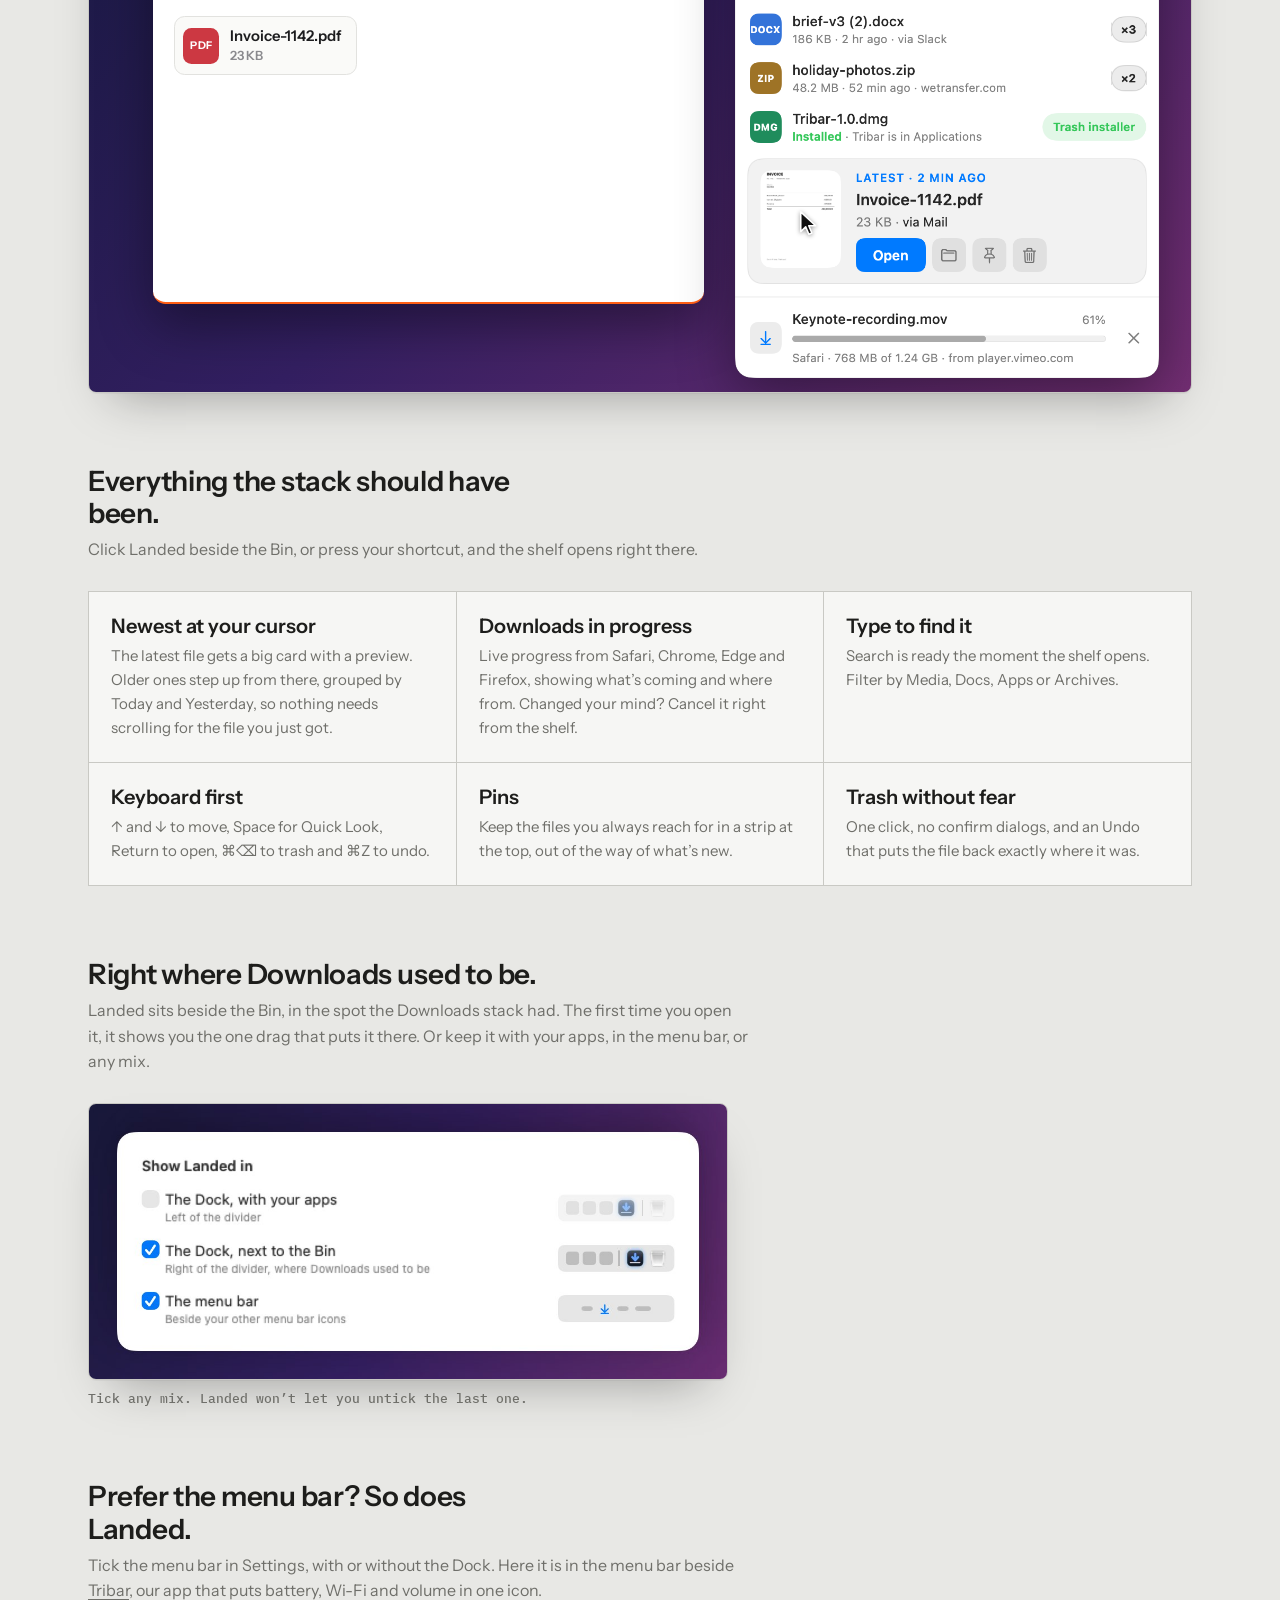
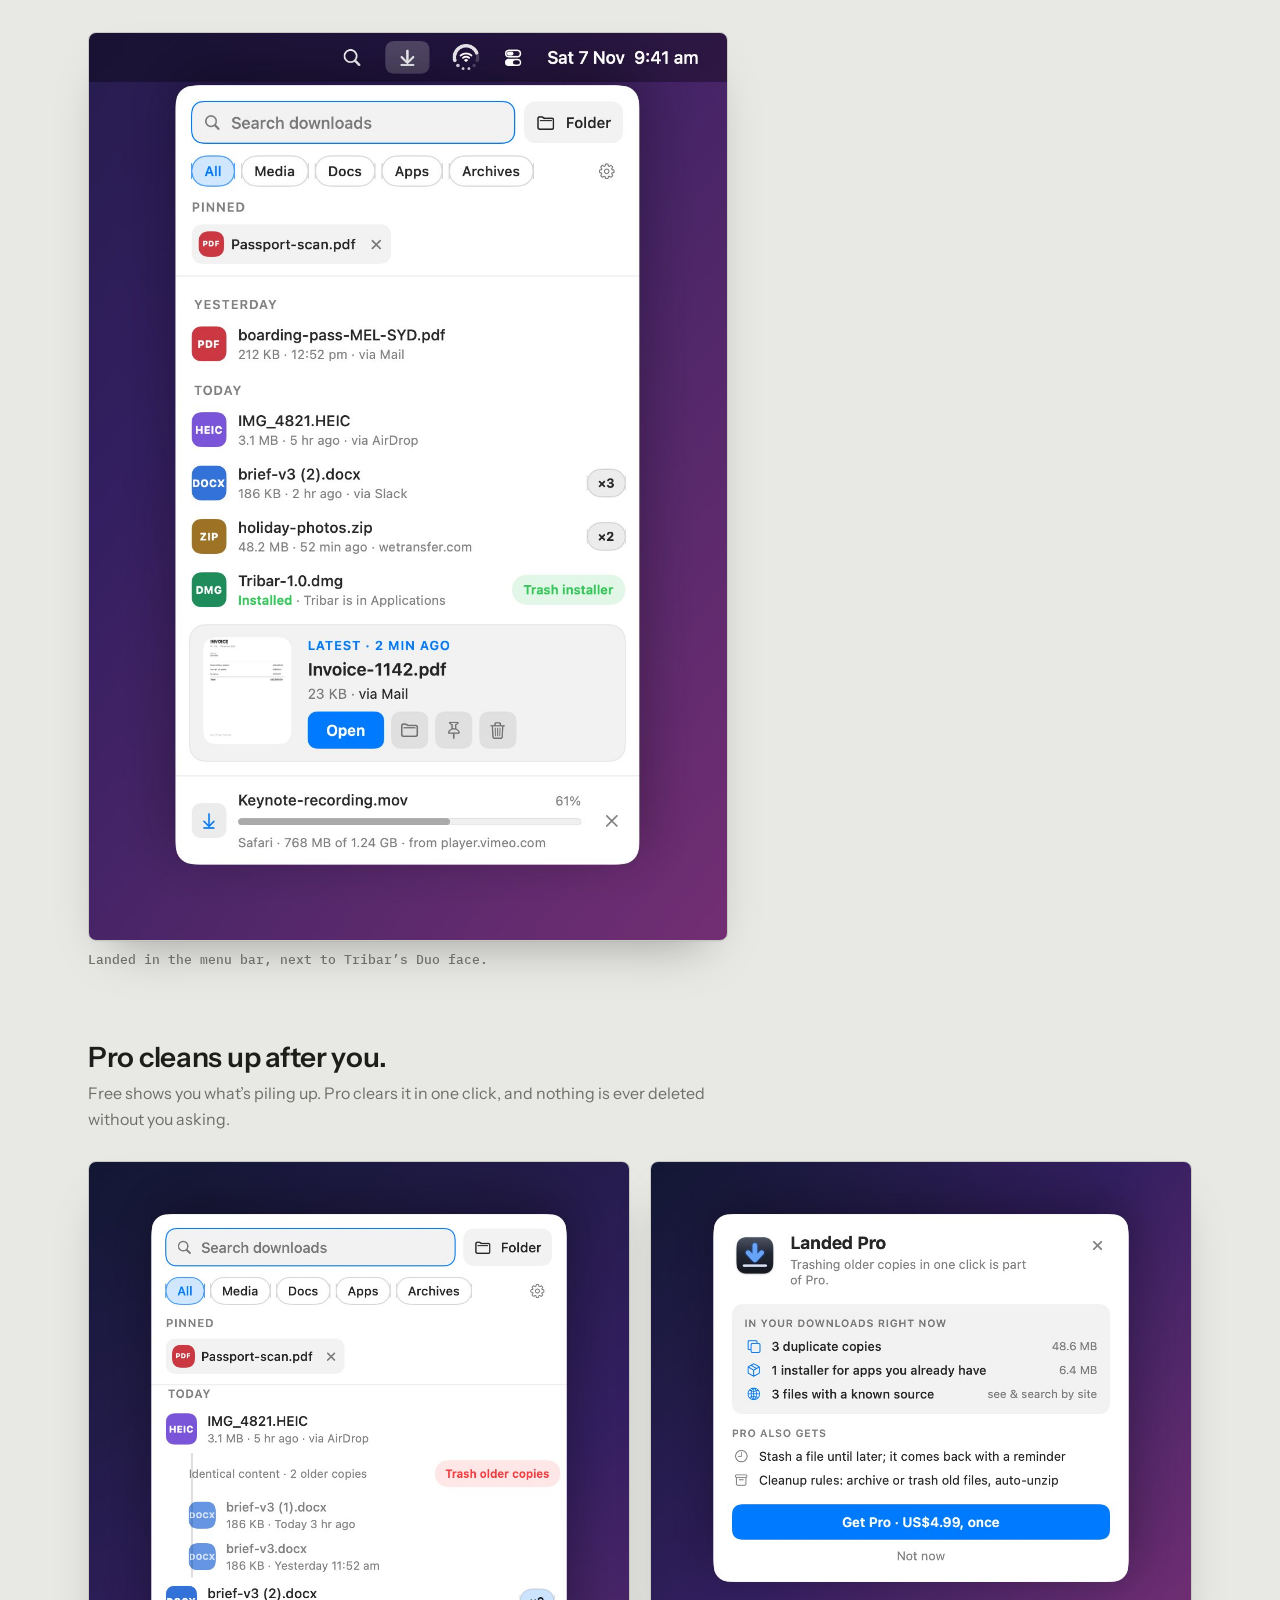
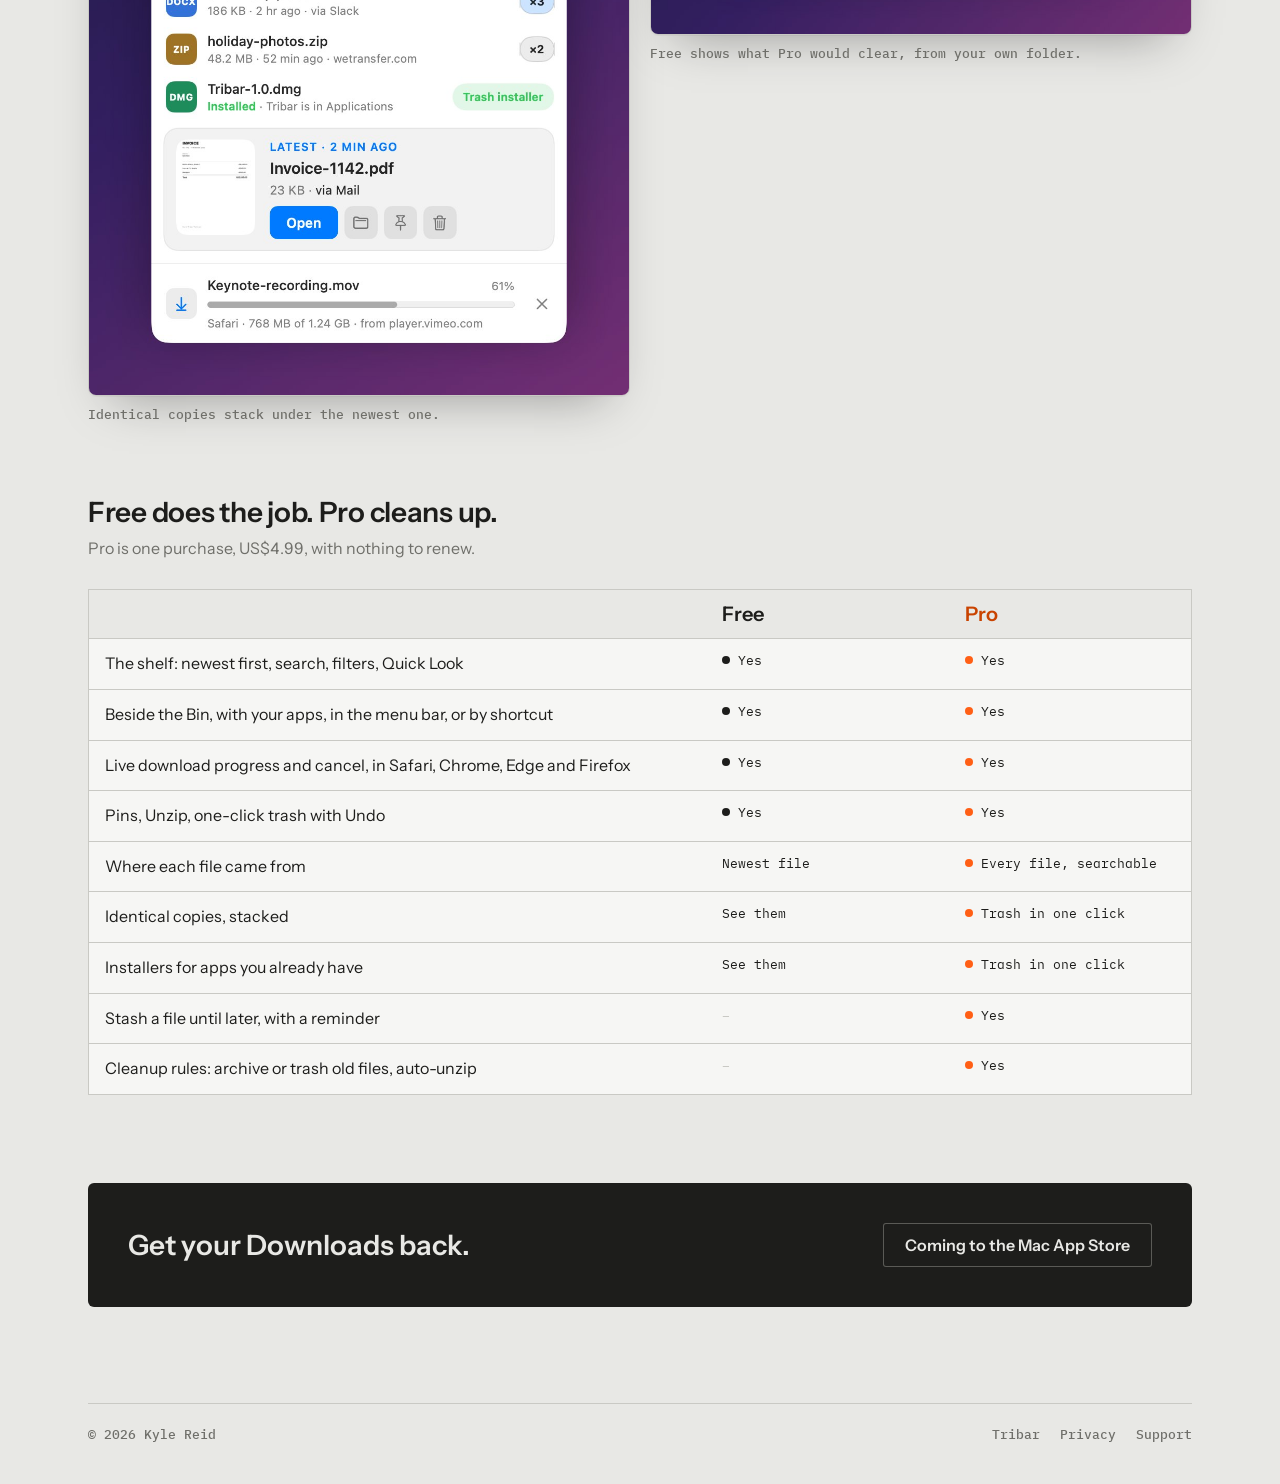
==== commit 42693a67: "Landed: new screenshots (tile beside the Bin, current shelf), placement section, cancel and progress" ====
--- a/landed/index.html
+++ b/landed/index.html
@@ -36,7 +36,7 @@
         <span class="button" aria-disabled="true"><span class="lamp on"></span> Coming to the Mac App Store</span>
         <p class="note">Free download. Pro unlock is a one-time purchase.</p>
       </div>
-      <img class="shot hero-shot" src="img/hero-dock.jpg" width="1560" height="1600" alt="The end of a Mac Dock with Landed's icon just before the Trash, and the Landed shelf open above it: a pinned file, yesterday's and today's downloads with where each came from, an invoice as the latest file, and a download in progress at 61%.">
+      <img class="shot hero-shot" src="img/hero-dock.jpg" width="1560" height="1600" alt="The end of a Mac Dock with Landed right of the divider, beside the Bin, where the Downloads stack used to be. The Landed shelf is open above it: a pinned file, yesterday's and today's downloads with where each came from, an invoice as the latest file, and a Safari download in progress at 61%.">
     </section>
 
     <dl class="specs">
@@ -74,10 +74,10 @@
 
     <section class="block" id="features">
       <h2>Everything the stack should have been.</h2>
-      <p class="sub">Click Landed in the Dock, or press your shortcut, and the shelf rises from where you clicked.</p>
+      <p class="sub">Click Landed beside the Bin, or press your shortcut, and the shelf opens right there.</p>
       <div class="features">
         <div><h3>Newest at your cursor</h3><p>The latest file gets a big card with a preview. Older ones step up from there, grouped by Today and Yesterday, so nothing needs scrolling for the file you just got.</p></div>
-        <div><h3>Downloads in progress</h3><p>Safari downloads show a live bar with size and percentage, and every browser’s partial file shows how much has arrived.</p></div>
+        <div><h3>Downloads in progress</h3><p>Live progress from Safari, Chrome, Edge and Firefox, showing what’s coming and where from. Changed your mind? Cancel it right from the shelf.</p></div>
         <div><h3>Type to find it</h3><p>Search is ready the moment the shelf opens. Filter by Media, Docs, Apps or Archives.</p></div>
         <div><h3>Keyboard first</h3><p>↑ and ↓ to move, Space for Quick Look, Return to open, ⌘⌫ to trash and ⌘Z to undo.</p></div>
         <div><h3>Pins</h3><p>Keep the files you always reach for in a strip at the top, out of the way of what’s new.</p></div>
@@ -86,10 +86,19 @@
     </section>
 
     <section class="block">
+      <h2>Right where Downloads used to be.</h2>
+      <p class="sub">Landed sits beside the Bin, in the spot the Downloads stack had. The first time you open it, it shows you the one drag that puts it there. Or keep it with your apps, in the menu bar, or any mix.</p>
+      <figure class="wide">
+        <img class="shot" src="img/placement.jpg" width="1140" height="492" loading="lazy" alt="Landed's Settings, Show Landed in: three checkboxes, The Dock with your apps, The Dock next to the Bin, and The menu bar, each with a small picture of where Landed appears.">
+        <figcaption>Tick any mix. Landed won’t let you untick the last one.</figcaption>
+      </figure>
+    </section>
+
+    <section class="block">
       <h2>Prefer the menu bar? So does Landed.</h2>
-      <p class="sub">Show Landed in the Dock, the menu bar or both. Here it is in the menu bar beside <a href="../tribar/">Tribar</a>, our app that puts battery, Wi-Fi and volume in one icon.</p>
+      <p class="sub">Tick the menu bar in Settings, with or without the Dock. Here it is in the menu bar beside <a href="../tribar/">Tribar</a>, our app that puts battery, Wi-Fi and volume in one icon.</p>
       <figure class="wide">
-        <img class="shot" src="img/menubar.jpg" width="1100" height="1560" loading="lazy" alt="The right end of a Mac menu bar with only two app icons beside Spotlight and Control Center: Landed, highlighted, and Tribar’s Duo face. The Landed shelf hangs below its icon.">
+        <img class="shot" src="img/menubar.jpg" width="1100" height="1564" loading="lazy" alt="The right end of a Mac menu bar with only two app icons beside Spotlight and Control Center: Landed, highlighted, and Tribar’s Duo face. The Landed shelf hangs below its icon.">
         <figcaption>Landed in the menu bar, next to Tribar’s Duo face.</figcaption>
       </figure>
     </section>
@@ -98,7 +107,7 @@
       <h2>Pro cleans up after you.</h2>
       <p class="sub">Free shows you what’s piling up. Pro clears it in one click, and nothing is ever deleted without you asking.</p>
       <div class="gallery pair">
-        <figure><img class="shot" src="img/duplicates.jpg" width="1040" height="1600" loading="lazy" alt="The Landed shelf with a stack of three identical copies of a document opened, and a Trash older copies button."><figcaption>Identical copies stack under the newest one.</figcaption></figure>
+        <figure><img class="shot" src="img/duplicates.jpg" width="1040" height="1604" loading="lazy" alt="The Landed shelf with a stack of three identical copies of a document opened, and a Trash older copies button."><figcaption>Identical copies stack under the newest one.</figcaption></figure>
         <figure><img class="shot" src="img/upgrade.jpg" width="1040" height="910" loading="lazy" alt="The Landed Pro card, listing what Pro would clear from this Downloads folder: 3 duplicate copies, 48.6 MB, 1 installer for an app already installed, 6.4 MB, and 3 files with a known source."><figcaption>Free shows what Pro would clear, from your own folder.</figcaption></figure>
       </div>
     </section>
@@ -110,8 +119,8 @@
         <thead><tr><th scope="col"><span class="sr-only">Feature</span></th><th scope="col">Free</th><th scope="col">Pro</th></tr></thead>
         <tbody>
           <tr><td>The shelf: newest first, search, filters, Quick Look</td><td class="yes">Yes</td><td class="yes pro">Yes</td></tr>
-          <tr><td>Dock, menu bar and keyboard shortcut</td><td class="yes">Yes</td><td class="yes pro">Yes</td></tr>
-          <tr><td>Live download progress</td><td class="yes">Yes</td><td class="yes pro">Yes</td></tr>
+          <tr><td>Beside the Bin, with your apps, in the menu bar, or by shortcut</td><td class="yes">Yes</td><td class="yes pro">Yes</td></tr>
+          <tr><td>Live download progress and cancel, in Safari, Chrome, Edge and Firefox</td><td class="yes">Yes</td><td class="yes pro">Yes</td></tr>
           <tr><td>Pins, Unzip, one-click trash with Undo</td><td class="yes">Yes</td><td class="yes pro">Yes</td></tr>
           <tr><td>Where each file came from</td><td>Newest file</td><td class="yes pro">Every file, searchable</td></tr>
           <tr><td>Identical copies, stacked</td><td>See them</td><td class="yes pro">Trash in one click</td></tr>
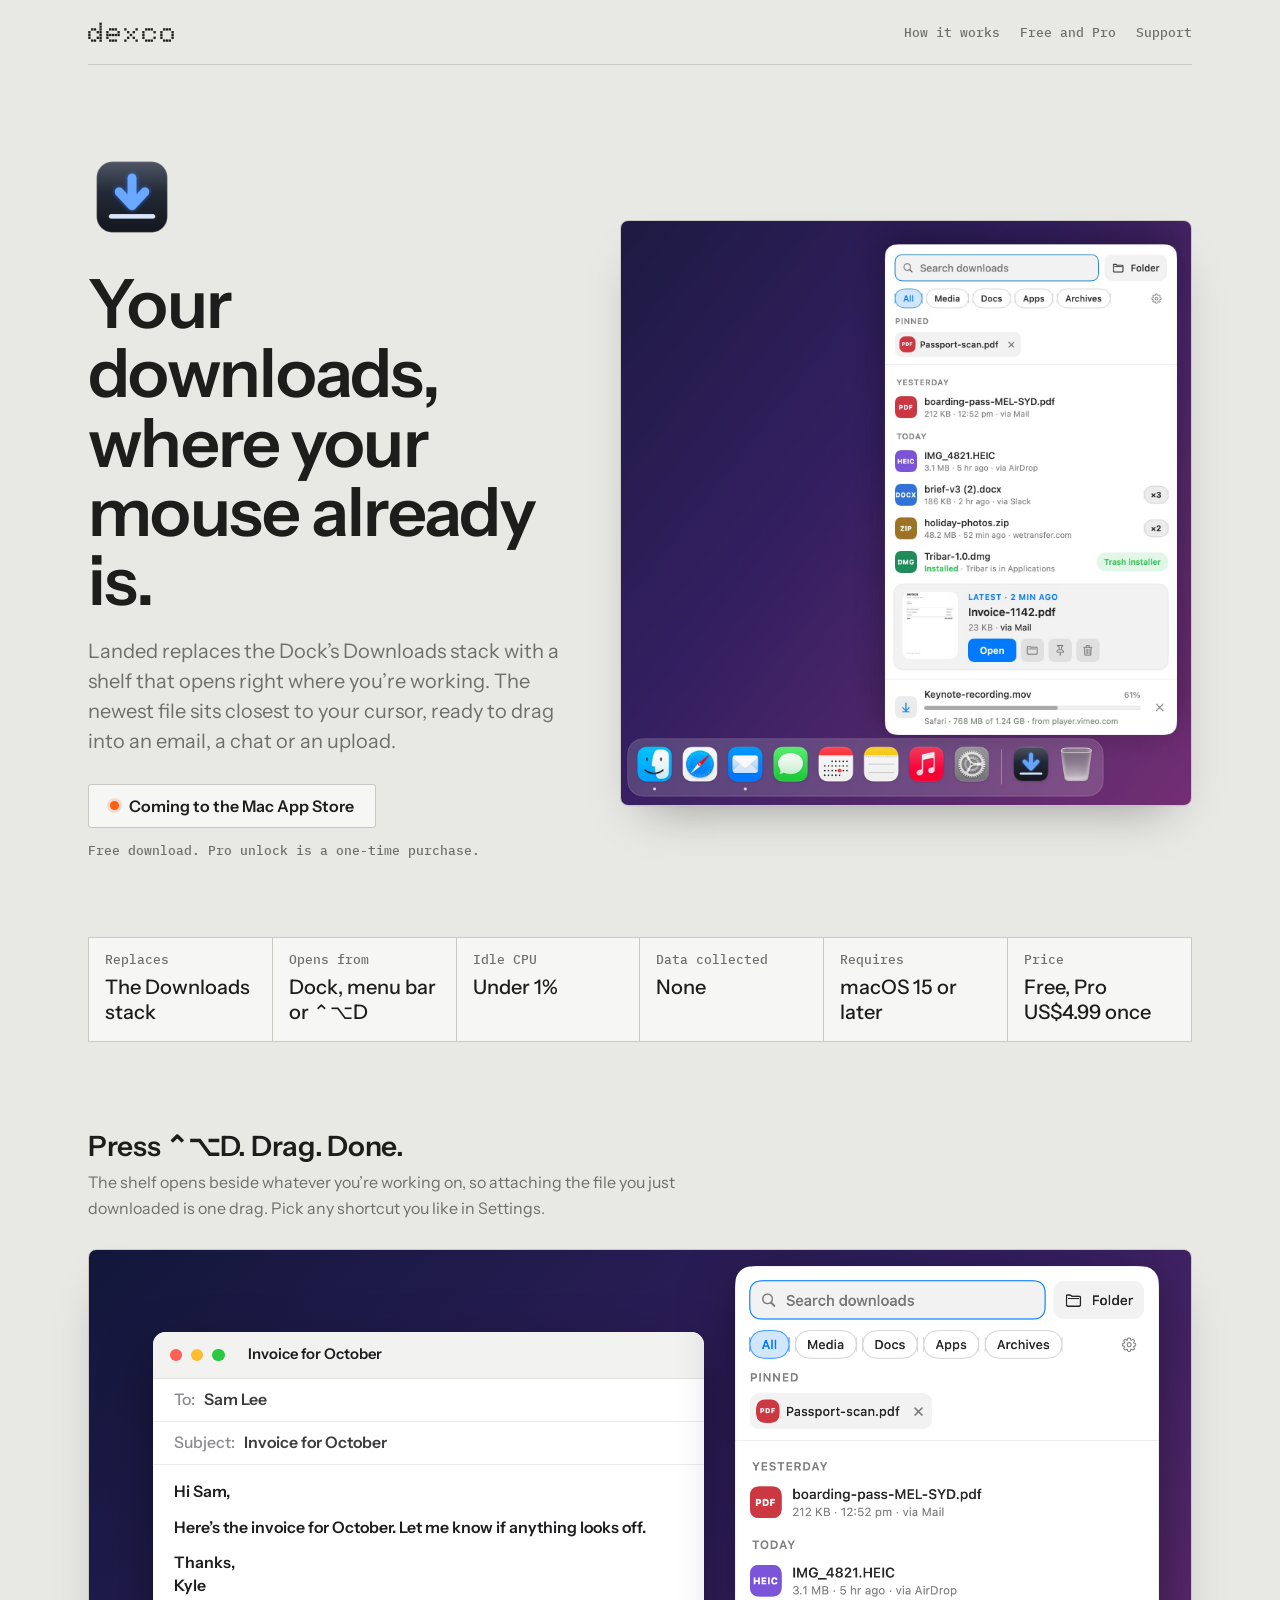
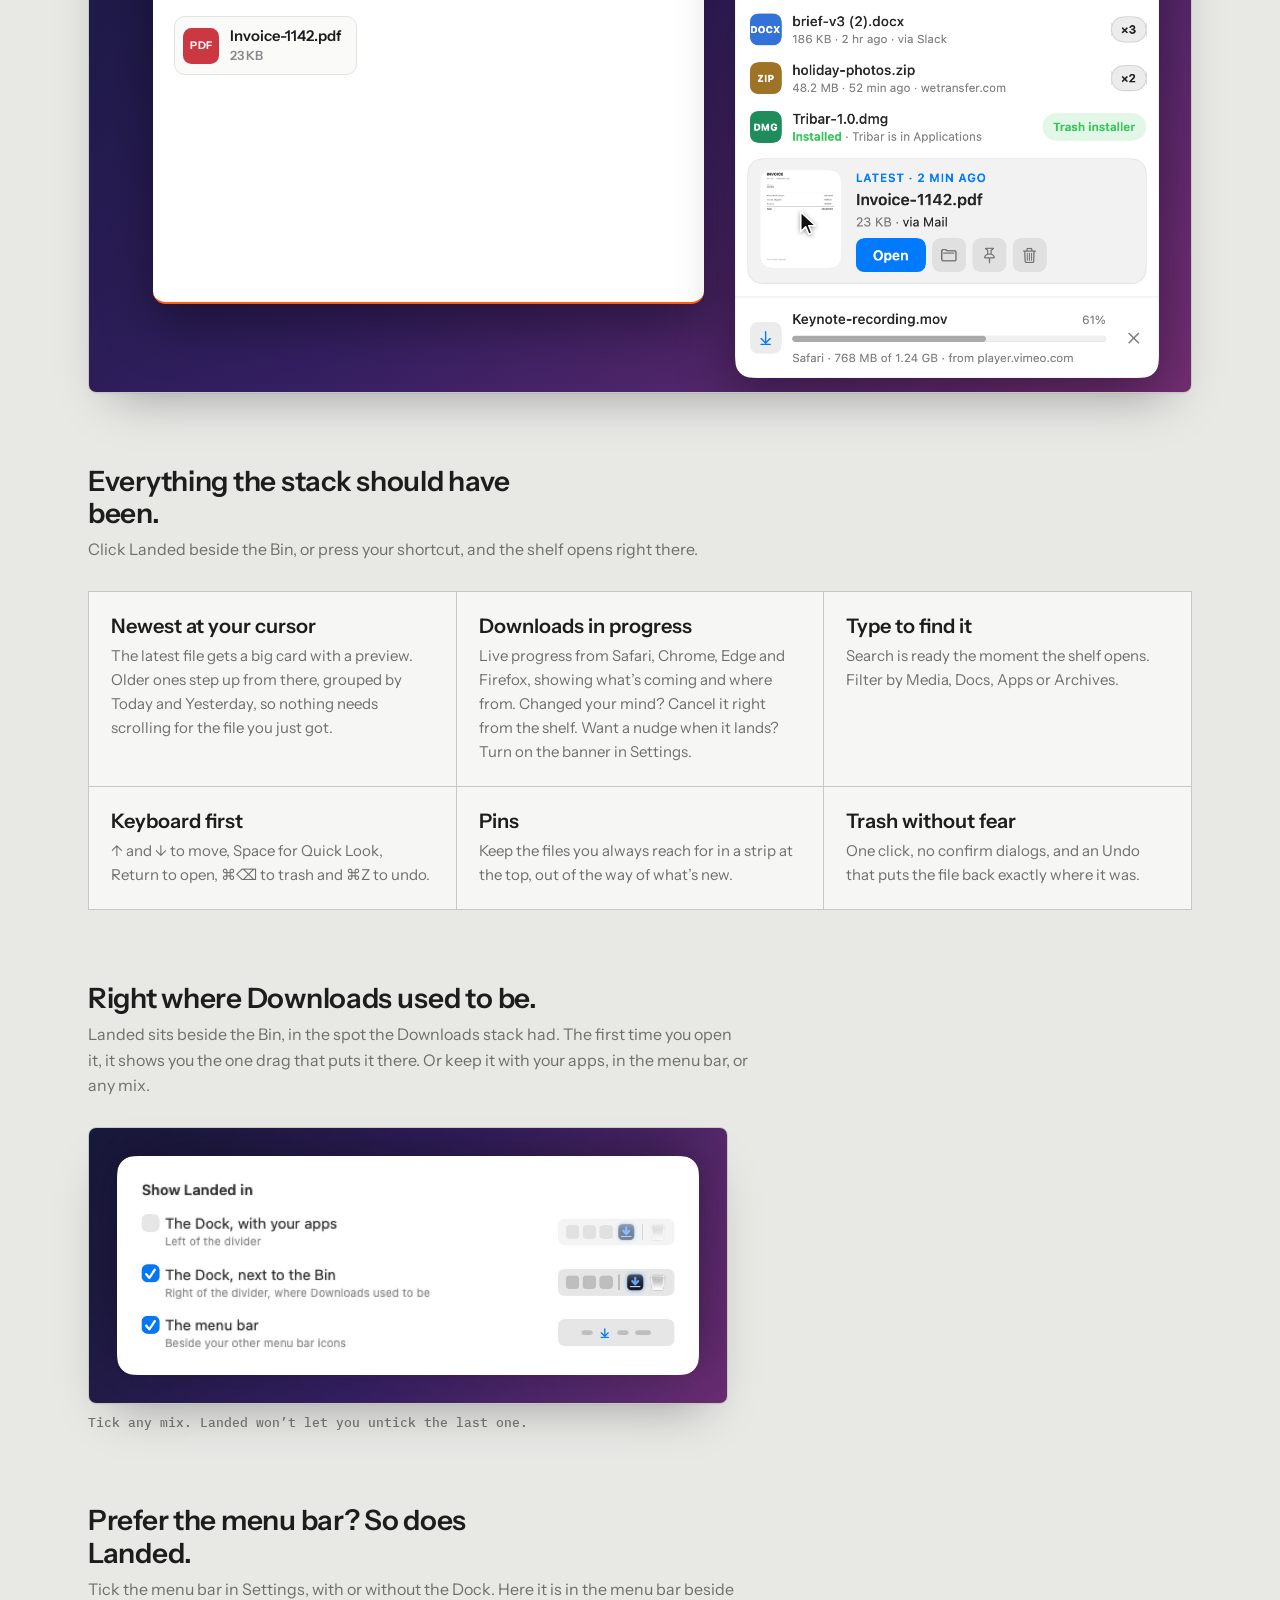
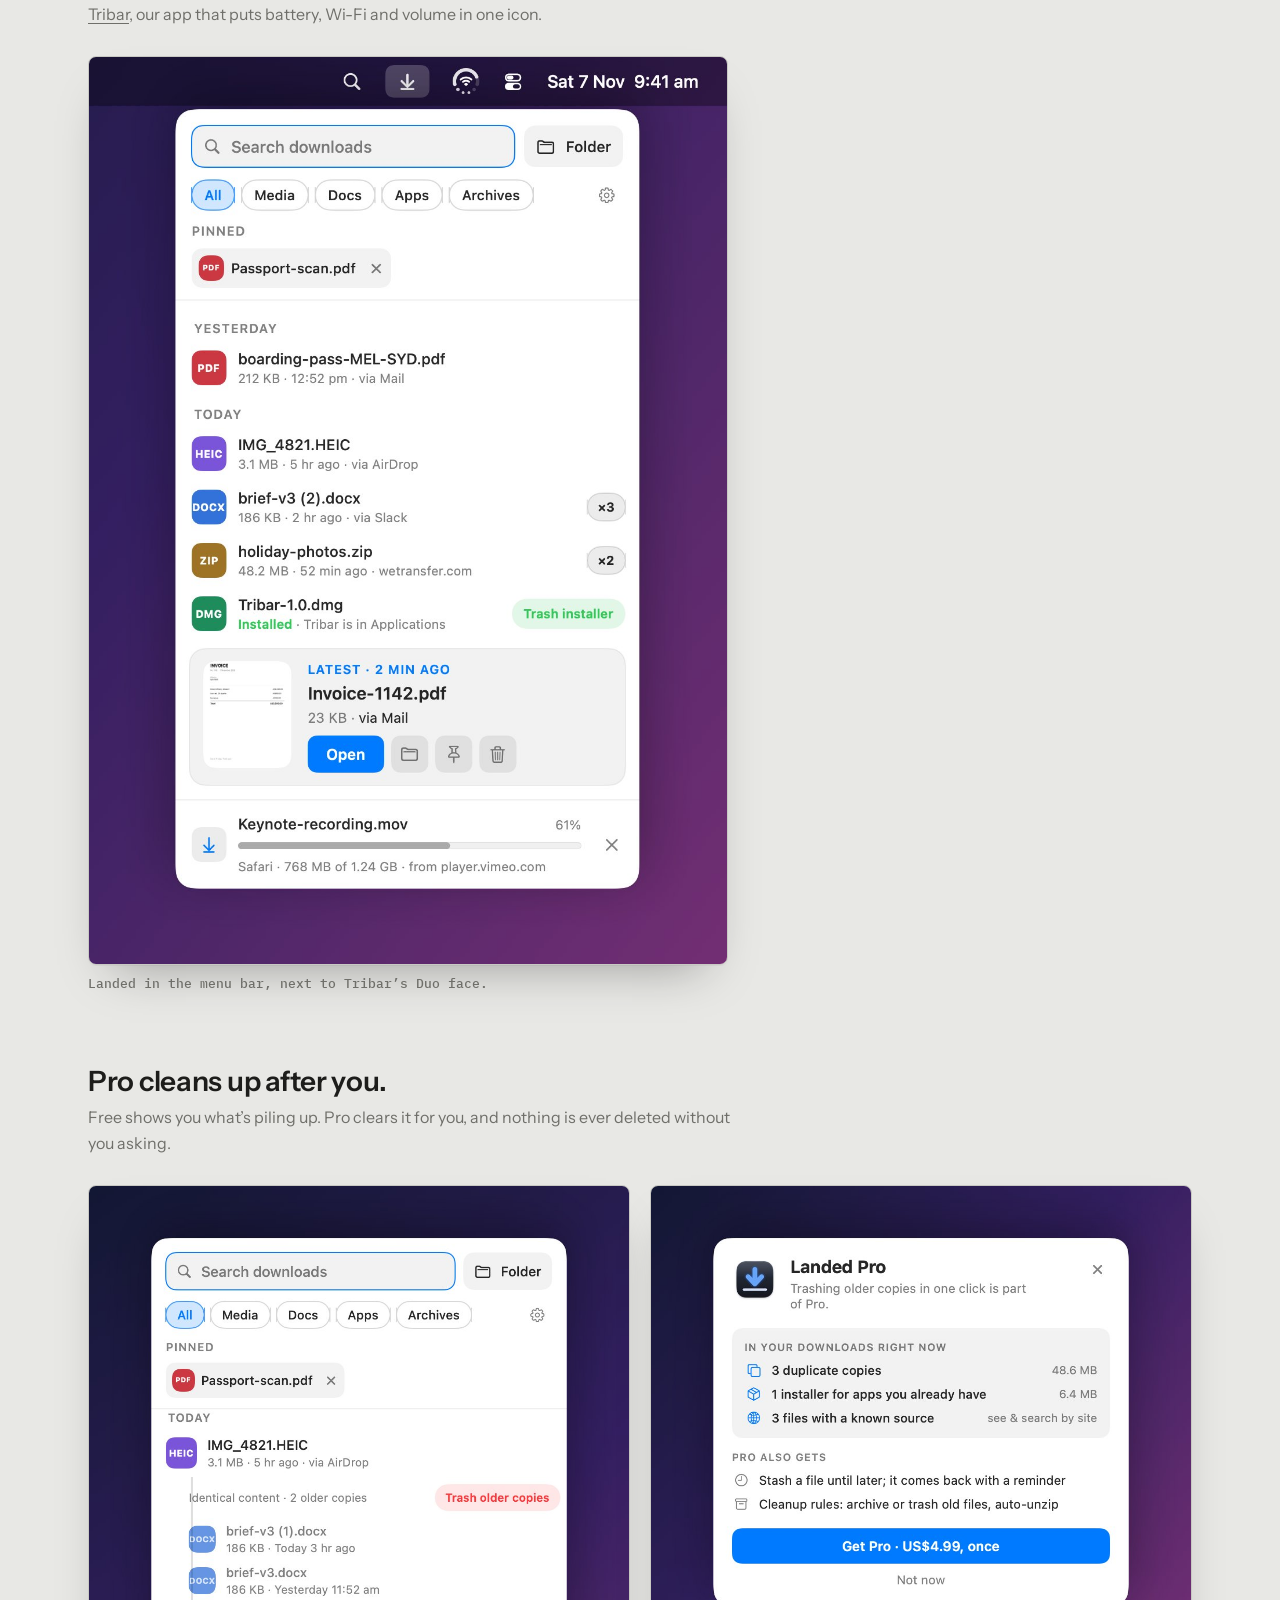
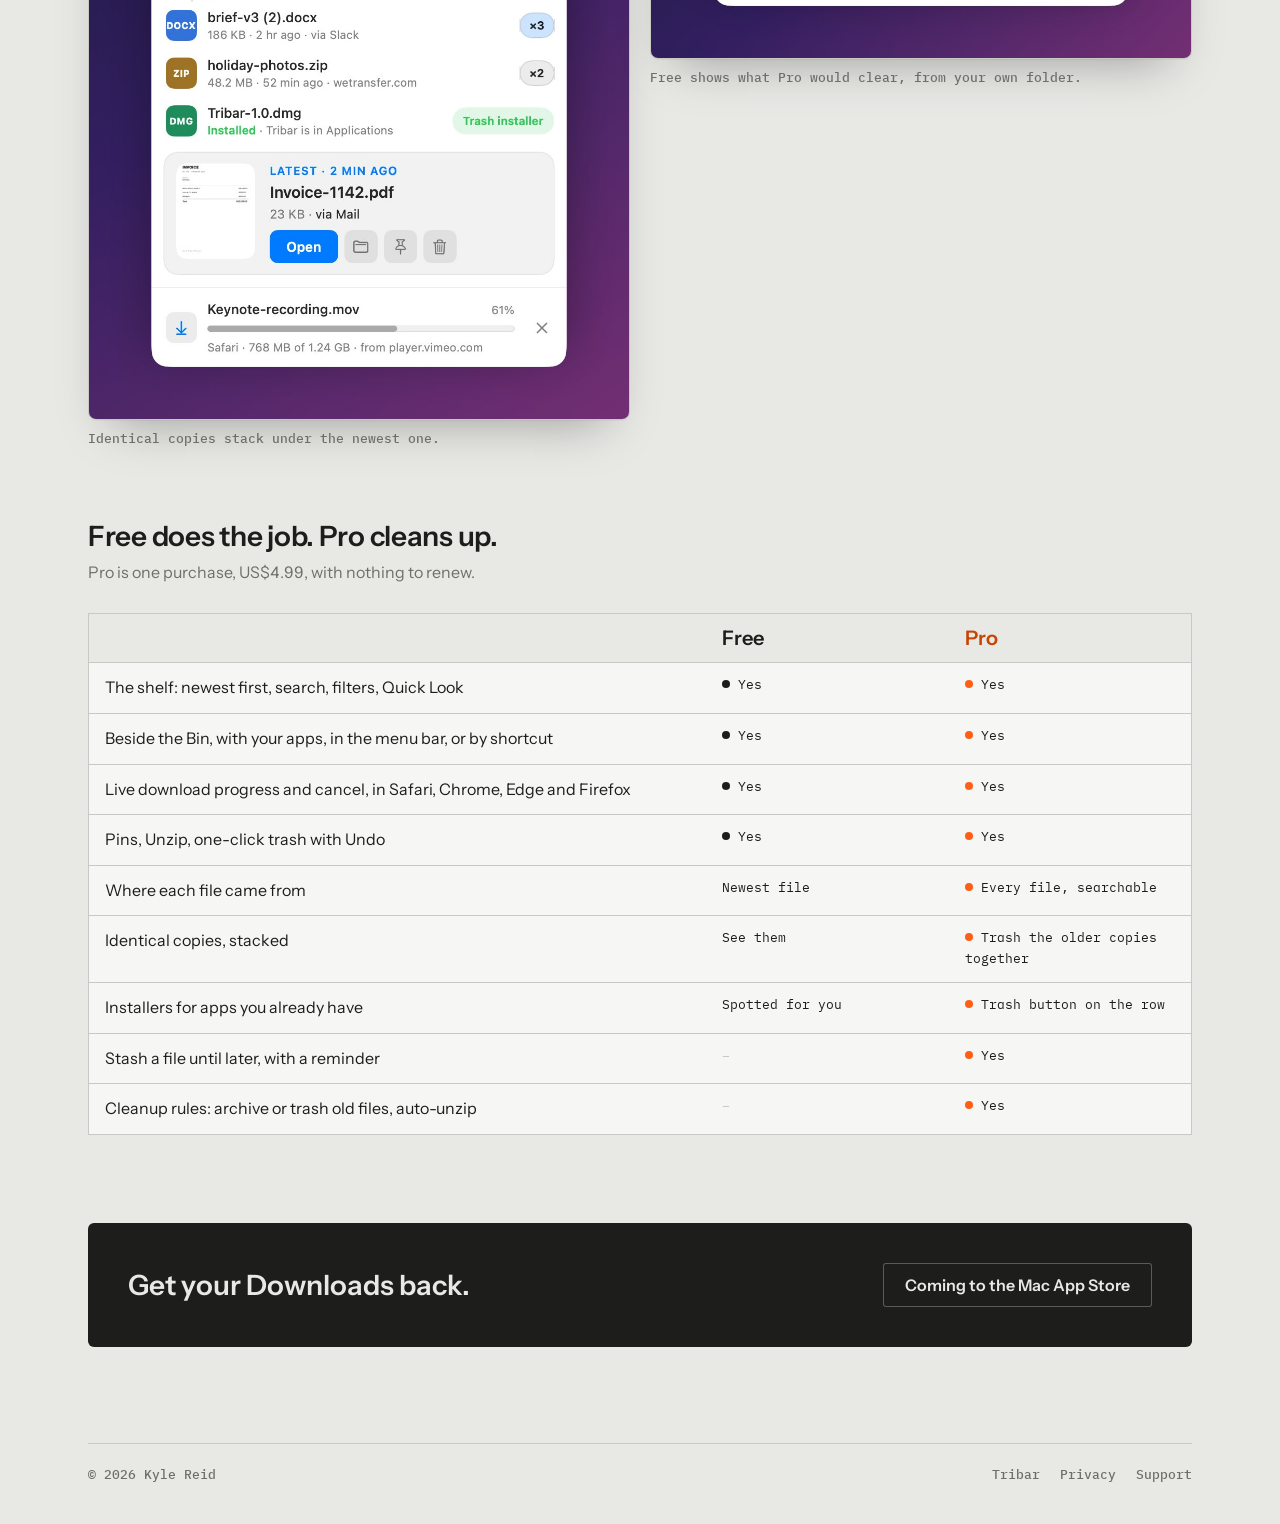
==== commit aa5eaa28: "Landed: macOS 15 minimum, cancel wording, stash location, finish banner Co-Authored-By: Claude Fable" ====
--- a/landed/index.html
+++ b/landed/index.html
@@ -44,7 +44,7 @@
       <div><dt>Opens from</dt><dd>Dock, menu bar or ⌃⌥D</dd></div>
       <div><dt>Idle CPU</dt><dd>Under 1%</dd></div>
       <div><dt>Data collected</dt><dd>None</dd></div>
-      <div><dt>Requires</dt><dd>macOS 27 or later</dd></div>
+      <div><dt>Requires</dt><dd>macOS 15 or later</dd></div>
       <div><dt>Price</dt><dd>Free, Pro US$4.99 once</dd></div>
     </dl>
 
@@ -77,7 +77,7 @@
       <p class="sub">Click Landed beside the Bin, or press your shortcut, and the shelf opens right there.</p>
       <div class="features">
         <div><h3>Newest at your cursor</h3><p>The latest file gets a big card with a preview. Older ones step up from there, grouped by Today and Yesterday, so nothing needs scrolling for the file you just got.</p></div>
-        <div><h3>Downloads in progress</h3><p>Live progress from Safari, Chrome, Edge and Firefox, showing what’s coming and where from. Changed your mind? Cancel it right from the shelf.</p></div>
+        <div><h3>Downloads in progress</h3><p>Live progress from Safari, Chrome, Edge and Firefox, showing what’s coming and where from. Changed your mind? Cancel it right from the shelf. Want a nudge when it lands? Turn on the banner in Settings.</p></div>
         <div><h3>Type to find it</h3><p>Search is ready the moment the shelf opens. Filter by Media, Docs, Apps or Archives.</p></div>
         <div><h3>Keyboard first</h3><p>↑ and ↓ to move, Space for Quick Look, Return to open, ⌘⌫ to trash and ⌘Z to undo.</p></div>
         <div><h3>Pins</h3><p>Keep the files you always reach for in a strip at the top, out of the way of what’s new.</p></div>
@@ -105,7 +105,7 @@
 
     <section class="block">
       <h2>Pro cleans up after you.</h2>
-      <p class="sub">Free shows you what’s piling up. Pro clears it in one click, and nothing is ever deleted without you asking.</p>
+      <p class="sub">Free shows you what’s piling up. Pro clears it for you, and nothing is ever deleted without you asking.</p>
       <div class="gallery pair">
         <figure><img class="shot" src="img/duplicates.jpg" width="1040" height="1604" loading="lazy" alt="The Landed shelf with a stack of three identical copies of a document opened, and a Trash older copies button."><figcaption>Identical copies stack under the newest one.</figcaption></figure>
         <figure><img class="shot" src="img/upgrade.jpg" width="1040" height="910" loading="lazy" alt="The Landed Pro card, listing what Pro would clear from this Downloads folder: 3 duplicate copies, 48.6 MB, 1 installer for an app already installed, 6.4 MB, and 3 files with a known source."><figcaption>Free shows what Pro would clear, from your own folder.</figcaption></figure>
@@ -123,8 +123,8 @@
           <tr><td>Live download progress and cancel, in Safari, Chrome, Edge and Firefox</td><td class="yes">Yes</td><td class="yes pro">Yes</td></tr>
           <tr><td>Pins, Unzip, one-click trash with Undo</td><td class="yes">Yes</td><td class="yes pro">Yes</td></tr>
           <tr><td>Where each file came from</td><td>Newest file</td><td class="yes pro">Every file, searchable</td></tr>
-          <tr><td>Identical copies, stacked</td><td>See them</td><td class="yes pro">Trash in one click</td></tr>
-          <tr><td>Installers for apps you already have</td><td>See them</td><td class="yes pro">Trash in one click</td></tr>
+          <tr><td>Identical copies, stacked</td><td>See them</td><td class="yes pro">Trash the older copies together</td></tr>
+          <tr><td>Installers for apps you already have</td><td>Spotted for you</td><td class="yes pro">Trash button on the row</td></tr>
           <tr><td>Stash a file until later, with a reminder</td><td class="no">–</td><td class="yes pro">Yes</td></tr>
           <tr><td>Cleanup rules: archive or trash old files, auto-unzip</td><td class="no">–</td><td class="yes pro">Yes</td></tr>
         </tbody>
